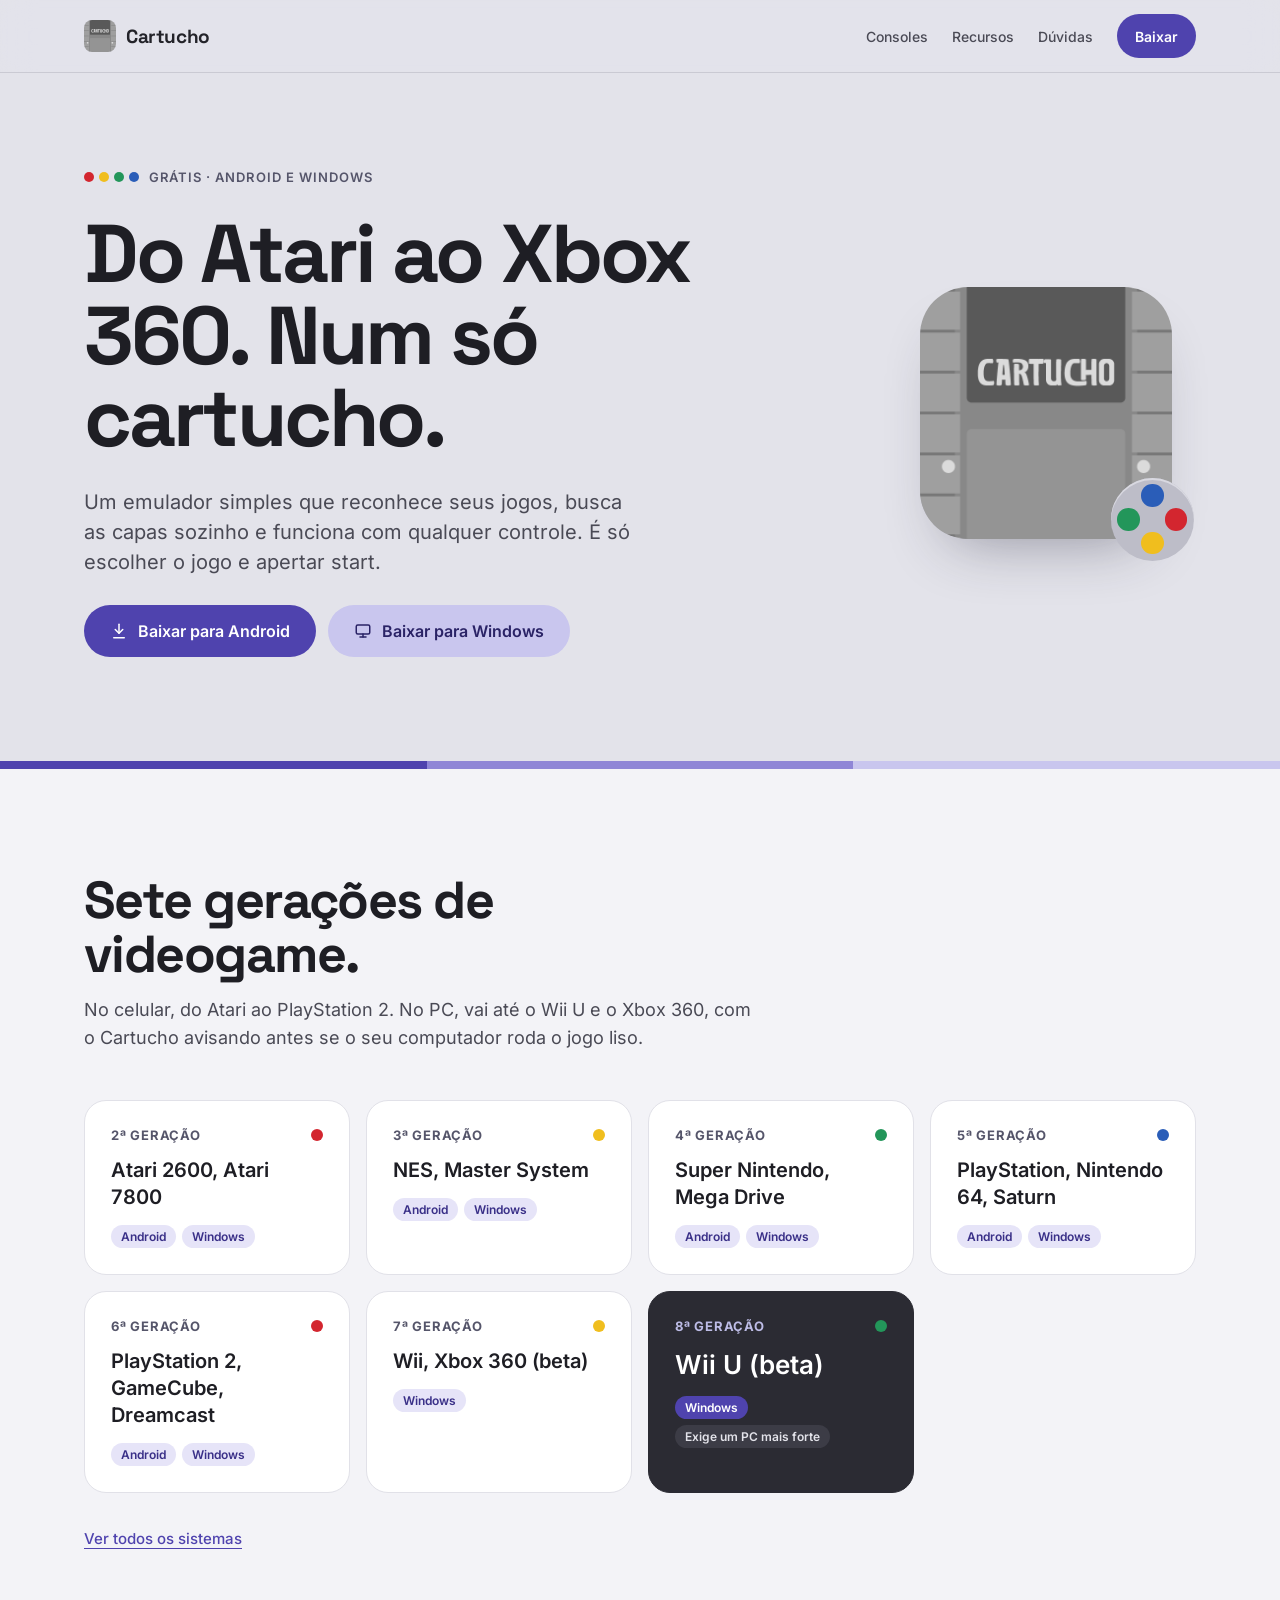
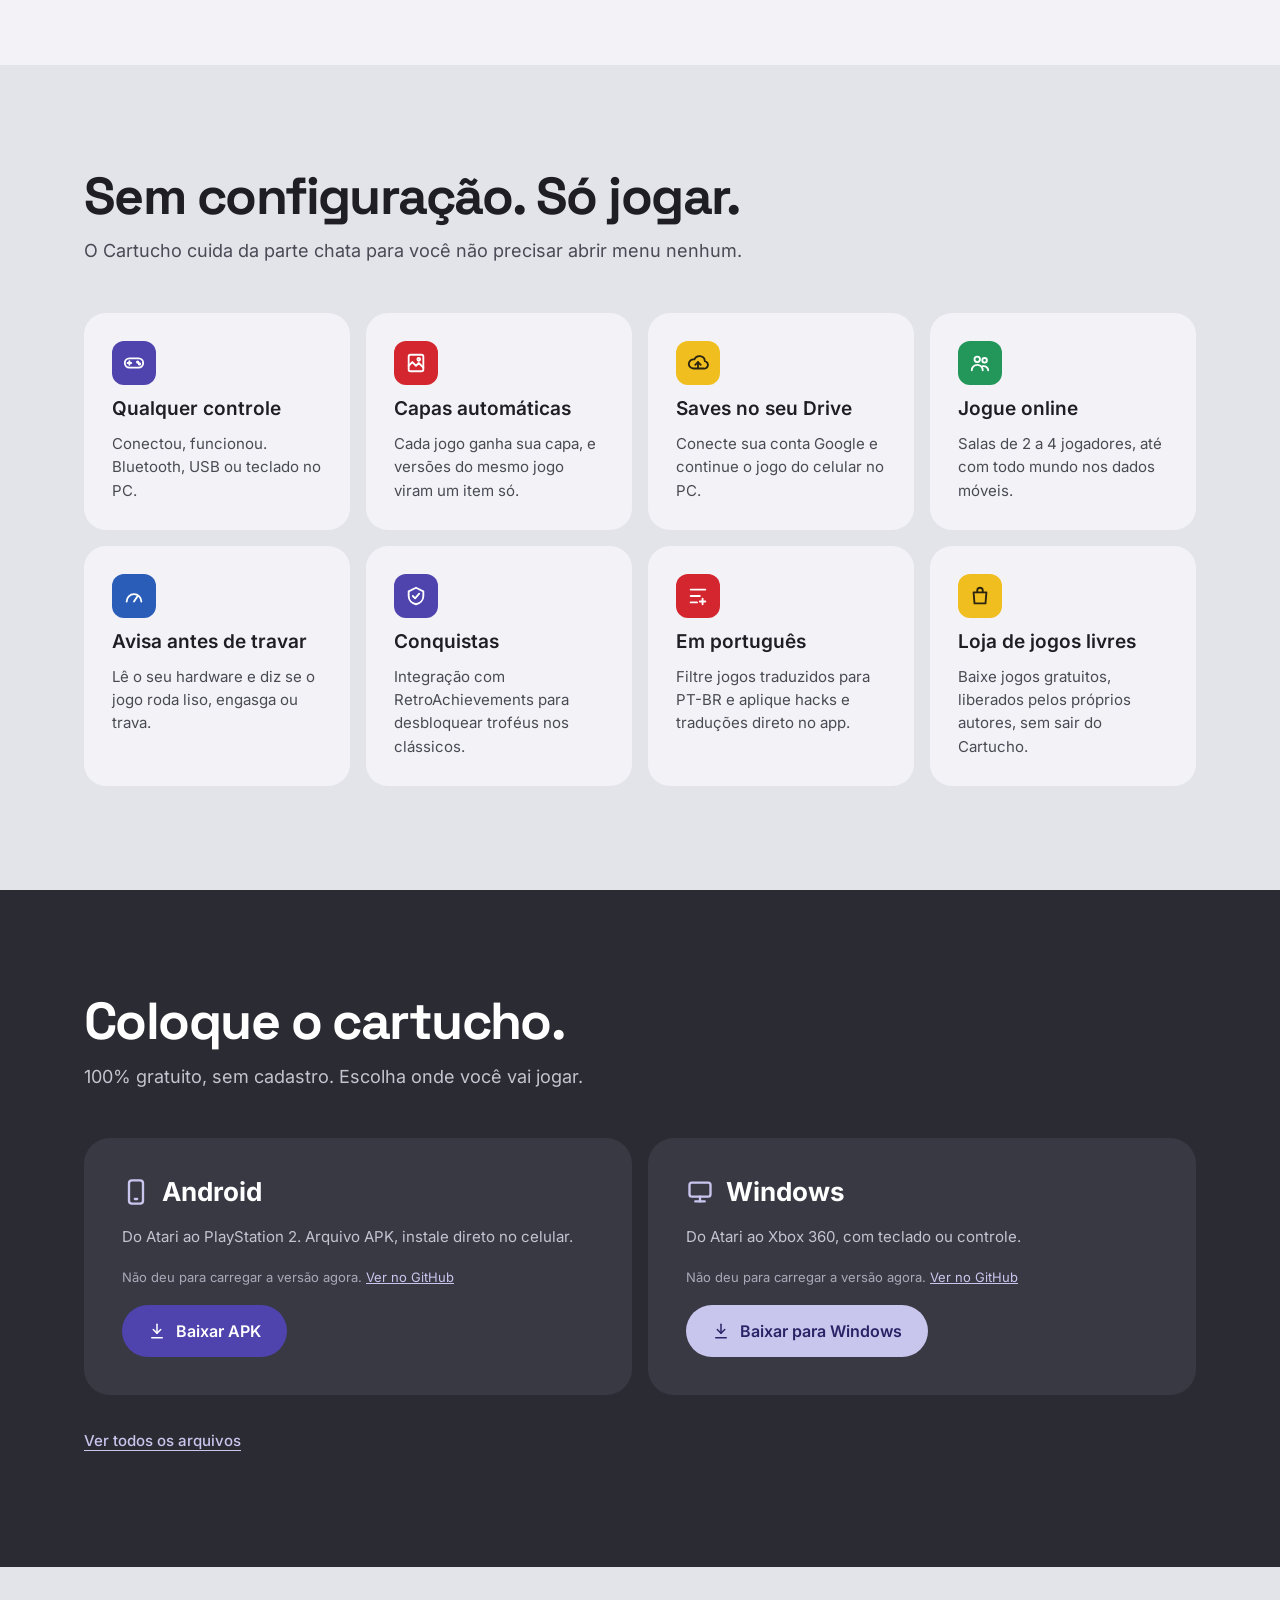
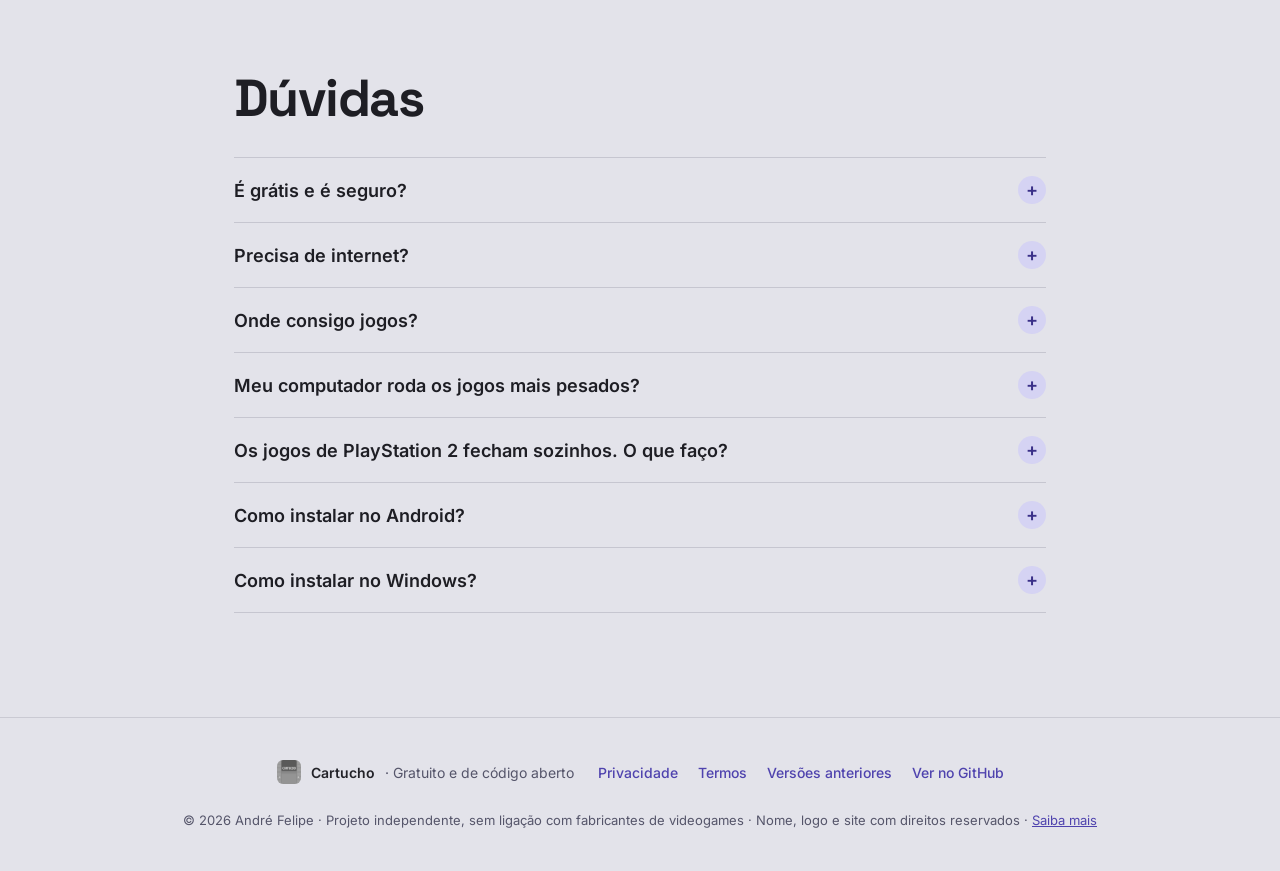
==== site/index.html @ e9ec6b5f "Site: botões de download apontam para a versão 1.0.75 (nova identidade) Co-Authored-By: Claude Opus " ====
<!doctype html>
<html lang="pt-BR">
<head>
<meta charset="utf-8">
<meta name="author" content="André Felipe">
<meta name="copyright" content="© 2026 André Felipe">
<meta name="viewport" content="width=device-width, initial-scale=1">
<title>Cartucho — Emulador gratuito, do Atari ao Xbox 360</title>
<meta name="description" content="Cartucho é um emulador gratuito para Android e Windows. Reconhece seus jogos, busca as capas sozinho e funciona com qualquer controle.">
<meta name="theme-color" content="#E3E3EA">
<link rel="icon" type="image/png" href="favicon.png">
<link rel="apple-touch-icon" href="favicon.png">
<link rel="preload" href="fonts/inter.woff2" as="font" type="font/woff2" crossorigin>
<link rel="preload" href="fonts/space-grotesk.woff2" as="font" type="font/woff2" crossorigin>
<link rel="stylesheet" href="site.css">
</head>
<body>

<header class="topbar">
  <nav class="wrap" aria-label="Principal">
    <a class="brand" href="#topo">
      <img src="favicon.png" alt="" width="32" height="32">
      <span>Cartucho</span>
    </a>
    <div class="nav-links">
      <a class="nav-text" href="#consoles">Consoles</a>
      <a class="nav-text" href="#recursos">Recursos</a>
      <a class="nav-text" href="#duvidas">Dúvidas</a>
      <a class="nav-cta" href="#download">Baixar</a>
    </div>
  </nav>
</header>

<main>
  <!-- Topo -->
  <section id="topo" class="wrap hero">
    <div class="hero-text">
      <div class="kicker">
        <span class="dots" aria-hidden="true"><i style="background:var(--red)"></i><i style="background:var(--yellow)"></i><i style="background:var(--green)"></i><i style="background:var(--blue)"></i></span>
        <span>Grátis · Android e Windows</span>
      </div>
      <h1>Do Atari ao Xbox 360. Num só cartucho.</h1>
      <p class="lead">Um emulador simples que reconhece seus jogos, busca as capas sozinho e funciona com qualquer controle. É só escolher o jogo e apertar start.</p>
      <div class="actions">
        <a class="btn btn-primary" data-asset="android-arm64" href="https://github.com/andrefeeelipe/Cartucho/releases/download/v1.0.75/Cartucho-1.0.75-arm64-v8a.apk">
          <svg aria-hidden="true" width="18" height="18" viewBox="0 0 24 24" fill="none" stroke="currentColor" stroke-width="2" stroke-linecap="round" stroke-linejoin="round"><path d="M12 3v12"/><path d="m7 10 5 5 5-5"/><path d="M5 21h14"/></svg>
          Baixar para Android
        </a>
        <a class="btn btn-soft" data-asset="win-setup" href="https://github.com/andrefeeelipe/Cartucho/releases/download/v1.0.75/Cartucho-1.0.75-windows-instalador.exe">
          <svg aria-hidden="true" width="18" height="18" viewBox="0 0 24 24" fill="none" stroke="currentColor" stroke-width="2" stroke-linecap="round" stroke-linejoin="round"><rect x="3" y="4" width="18" height="12" rx="2"/><path d="M8 20h8"/><path d="M12 16v4"/></svg>
          Baixar para Windows
        </a>
      </div>
    </div>
    <div class="hero-visual">
      <div class="cart">
        <img src="favicon.png" alt="Ícone do Cartucho: um cartucho de videogame cinza com o nome Cartucho" width="245" height="245">
        <div class="pad" aria-hidden="true"><i class="b1"></i><i class="b2"></i><i class="b3"></i><i class="b4"></i></div>
      </div>
    </div>
  </section>

  <div class="stripe" aria-hidden="true"><i style="background:var(--purple)"></i><i style="background:#8F86D6"></i><i style="background:var(--lav)"></i></div>

  <!-- Gerações -->
  <section id="consoles" class="band-light">
    <div class="wrap section">
      <div class="section-head">
        <h2>Sete gerações de videogame.</h2>
        <p>No celular, do Atari ao PlayStation 2. No PC, vai até o Wii U e o Xbox 360, com o Cartucho avisando antes se o seu computador roda o jogo liso.</p>
      </div>

      <div class="grid">
        <article class="gen">
          <div class="gen-top"><span>2ª geração</span><i aria-hidden="true" style="background:var(--red)"></i></div>
          <p>Atari 2600, Atari 7800</p>
          <div class="tags"><span>Android</span><span>Windows</span></div>
        </article>
        <article class="gen">
          <div class="gen-top"><span>3ª geração</span><i aria-hidden="true" style="background:var(--yellow)"></i></div>
          <p>NES, Master System</p>
          <div class="tags"><span>Android</span><span>Windows</span></div>
        </article>
        <article class="gen">
          <div class="gen-top"><span>4ª geração</span><i aria-hidden="true" style="background:var(--green)"></i></div>
          <p>Super Nintendo, Mega Drive</p>
          <div class="tags"><span>Android</span><span>Windows</span></div>
        </article>
        <article class="gen">
          <div class="gen-top"><span>5ª geração</span><i aria-hidden="true" style="background:var(--blue)"></i></div>
          <p>PlayStation, Nintendo 64, Saturn</p>
          <div class="tags"><span>Android</span><span>Windows</span></div>
        </article>
        <article class="gen">
          <div class="gen-top"><span>6ª geração</span><i aria-hidden="true" style="background:var(--red)"></i></div>
          <p>PlayStation 2, GameCube, Dreamcast</p>
          <div class="tags"><span>Android</span><span>Windows</span></div>
        </article>
        <article class="gen">
          <div class="gen-top"><span>7ª geração</span><i aria-hidden="true" style="background:var(--yellow)"></i></div>
          <p>Wii, Xbox 360 (beta)</p>
          <div class="tags"><span>Windows</span></div>
        </article>
        <article class="gen gen-dark">
          <div class="gen-top"><span>8ª geração</span><i aria-hidden="true" style="background:var(--green)"></i></div>
          <p>Wii U (beta)</p>
          <div class="tags"><span>Windows</span><span>Exige um PC mais forte</span></div>
        </article>
      </div>

      <details class="more">
        <summary><span class="when-closed">Ver todos os sistemas</span><span class="when-open">Ocultar a lista de sistemas</span></summary>
        <div class="systems">
          <div><h3>Nintendo</h3><p>NES, Super Nintendo, Game Boy, Game Boy Color, Game Boy Advance, Nintendo 64, Nintendo DS, Nintendo 3DS, Virtual Boy, Pokémon Mini, Game &amp; Watch, GameCube, Wii, Wii U (beta)</p></div>
          <div><h3>Sega</h3><p>Master System, Game Gear, Mega Drive, Sega CD, 32X, Saturn, Dreamcast, VMU do Dreamcast, Naomi e Atomiswave (arcade)</p></div>
          <div><h3>Sony</h3><p>PlayStation, PlayStation 2, PSP</p></div>
          <div><h3>Microsoft</h3><p>Xbox 360 (beta), MSX</p></div>
          <div><h3>Atari</h3><p>2600, 5200, 7800, 800/XL, Lynx, Jaguar, ST</p></div>
          <div><h3>SNK e NEC</h3><p>Neo Geo (AES/MVS), Neo Geo CD, Neo Geo Pocket, PC Engine / CD, PC-FX, PC-88, PC-98</p></div>
          <div><h3>Outros consoles</h3><p>Arcade (FinalBurn Neo), Philips CD-i (beta), WonderSwan, 3DO, Vectrex, ColecoVision, Intellivision, Odyssey², Channel F, Mega Duck, Arcadia 2001, Super Cassette Vision, HyperScan (beta), Uzebox, GameTank, Watara Supervision, Arduboy</p></div>
          <div><h3>De bolso</h3><p>Celular Java / J2ME (beta), Palm OS (beta), Calculadora TI-83</p></div>
          <div><h3>Computadores</h3><p>ZX Spectrum, ZX81, Amstrad CPC, Commodore 64, 128, VIC-20, Plus/4 e PET, Amiga, DOS, Apple II, Macintosh clássico, BBC Micro, Sharp X68000 e X1, FM Towns (beta), Enterprise 128, Thomson MO/TO, Philips P2000, Elektronika BK, Galaksija</p></div>
          <div><h3>Consoles “de mentirinha”</h3><p>TIC-80, PICO-8, WASM-4, LowRes NX</p></div>
          <div><h3>Jogos de PC clássicos</h3><p>Doom, Quake, Wolfenstein 3D, Duke Nukem 3D, RPG Maker 2000/2003, aventuras do ScummVM, OutRun (Cannonball), Cave Story (já vem grátis no app)</p></div>
        </div>
      </details>
    </div>
  </section>

  <!-- Recursos -->
  <section id="recursos" class="wrap section">
    <div class="section-head">
      <h2>Sem configuração. Só jogar.</h2>
      <p>O Cartucho cuida da parte chata para você não precisar abrir menu nenhum.</p>
    </div>
    <div class="grid">
      <div class="feature">
        <span class="ico" style="background:var(--purple)"><svg aria-hidden="true" width="22" height="22" viewBox="0 0 24 24" fill="none" stroke="currentColor" stroke-width="2" stroke-linecap="round" stroke-linejoin="round"><rect x="2" y="7" width="20" height="10" rx="5"/><path d="M7 10v4"/><path d="M5 12h4"/><circle cx="16" cy="11" r="0.8" fill="currentColor"/><circle cx="18" cy="13" r="0.8" fill="currentColor"/></svg></span>
        <h3>Qualquer controle</h3>
        <p>Conectou, funcionou. Bluetooth, USB ou teclado no PC.</p>
      </div>
      <div class="feature">
        <span class="ico" style="background:var(--red)"><svg aria-hidden="true" width="22" height="22" viewBox="0 0 24 24" fill="none" stroke="currentColor" stroke-width="2" stroke-linecap="round" stroke-linejoin="round"><rect x="4" y="3" width="16" height="18" rx="2"/><path d="m4 15 4-4 4 4 3-3 5 5"/><circle cx="15" cy="8" r="1.5"/></svg></span>
        <h3>Capas automáticas</h3>
        <p>Cada jogo ganha sua capa, e versões do mesmo jogo viram um item só.</p>
      </div>
      <div class="feature">
        <span class="ico on-yellow" style="background:var(--yellow)"><svg aria-hidden="true" width="22" height="22" viewBox="0 0 24 24" fill="none" stroke="currentColor" stroke-width="2" stroke-linecap="round" stroke-linejoin="round"><path d="M7 18a5 5 0 1 1 1-9.9A6 6 0 0 1 19.5 10 4 4 0 0 1 18 18Z"/><path d="M12 11v6"/><path d="m9 14 3-3 3 3"/></svg></span>
        <h3>Saves no seu Drive</h3>
        <p>Conecte sua conta Google e continue o jogo do celular no PC.</p>
      </div>
      <div class="feature">
        <span class="ico" style="background:var(--green)"><svg aria-hidden="true" width="22" height="22" viewBox="0 0 24 24" fill="none" stroke="currentColor" stroke-width="2" stroke-linecap="round" stroke-linejoin="round"><circle cx="9" cy="8" r="3"/><circle cx="17" cy="9" r="2.5"/><path d="M3 20a6 6 0 0 1 12 0"/><path d="M15 15.5a5 5 0 0 1 6 4.5"/></svg></span>
        <h3>Jogue online</h3>
        <p>Salas de 2 a 4 jogadores, até com todo mundo nos dados móveis.</p>
      </div>
      <div class="feature">
        <span class="ico" style="background:var(--blue)"><svg aria-hidden="true" width="22" height="22" viewBox="0 0 24 24" fill="none" stroke="currentColor" stroke-width="2" stroke-linecap="round" stroke-linejoin="round"><path d="M4 18a8 8 0 1 1 16 0"/><path d="m12 18 4-6"/></svg></span>
        <h3>Avisa antes de travar</h3>
        <p>Lê o seu hardware e diz se o jogo roda liso, engasga ou trava.</p>
      </div>
      <div class="feature">
        <span class="ico" style="background:var(--purple)"><svg aria-hidden="true" width="22" height="22" viewBox="0 0 24 24" fill="none" stroke="currentColor" stroke-width="2" stroke-linecap="round" stroke-linejoin="round"><path d="M12 3 4 7v5c0 4.5 3.4 8 8 9 4.6-1 8-4.5 8-9V7Z"/><path d="m8.5 12 2.5 2.5 4.5-5"/></svg></span>
        <h3>Conquistas</h3>
        <p>Integração com RetroAchievements para desbloquear troféus nos clássicos.</p>
      </div>
      <div class="feature">
        <span class="ico" style="background:var(--red)"><svg aria-hidden="true" width="22" height="22" viewBox="0 0 24 24" fill="none" stroke="currentColor" stroke-width="2" stroke-linecap="round" stroke-linejoin="round"><path d="M4 5h16"/><path d="M4 12h10"/><path d="M4 19h7"/><path d="M17 15v6"/><path d="M14 18h6"/></svg></span>
        <h3>Em português</h3>
        <p>Filtre jogos traduzidos para PT-BR e aplique hacks e traduções direto no app.</p>
      </div>
      <div class="feature">
        <span class="ico on-yellow" style="background:var(--yellow)"><svg aria-hidden="true" width="22" height="22" viewBox="0 0 24 24" fill="none" stroke="currentColor" stroke-width="2" stroke-linecap="round" stroke-linejoin="round"><path d="M5 8h14l-1 12H6Z"/><path d="M9 8V6a3 3 0 0 1 6 0v2"/></svg></span>
        <h3>Loja de jogos livres</h3>
        <p>Baixe jogos gratuitos, liberados pelos próprios autores, sem sair do Cartucho.</p>
      </div>
    </div>
  </section>

  <!-- Download -->
  <section id="download" class="dark">
    <div class="wrap section">
      <div class="section-head">
        <h2>Coloque o cartucho.</h2>
        <p>100% gratuito, sem cadastro. Escolha onde você vai jogar.</p>
      </div>

      <div class="dl-grid" id="dl-grid">
        <div class="dl-card dl-android">
          <div class="dl-title">
            <svg aria-hidden="true" width="28" height="28" viewBox="0 0 24 24" fill="none" stroke="#C9C6EE" stroke-width="2" stroke-linecap="round" stroke-linejoin="round"><rect x="6" y="2" width="12" height="20" rx="2.5"/><path d="M11 18h2"/></svg>
            <h3>Android</h3>
          </div>
          <p>Do Atari ao PlayStation 2. Arquivo APK, instale direto no celular.</p>
          <p class="meta" data-meta="android" aria-live="polite">Android 5.0 ou mais novo</p>
          <a class="btn btn-primary" data-asset="android-arm64" href="https://github.com/andrefeeelipe/Cartucho/releases/download/v1.0.75/Cartucho-1.0.75-arm64-v8a.apk">
            <svg aria-hidden="true" width="18" height="18" viewBox="0 0 24 24" fill="none" stroke="currentColor" stroke-width="2" stroke-linecap="round" stroke-linejoin="round"><path d="M12 3v12"/><path d="m7 10 5 5 5-5"/><path d="M5 21h14"/></svg>
            Baixar APK
          </a>
        </div>
        <div class="dl-card dl-win">
          <div class="dl-title">
            <svg aria-hidden="true" width="28" height="28" viewBox="0 0 24 24" fill="none" stroke="#C9C6EE" stroke-width="2" stroke-linecap="round" stroke-linejoin="round"><rect x="3" y="4" width="18" height="12" rx="2"/><path d="M8 20h8"/><path d="M12 16v4"/></svg>
            <h3>Windows</h3>
          </div>
          <p>Do Atari ao Xbox 360, com teclado ou controle.</p>
          <p class="meta" data-meta="windows" aria-live="polite">Windows 10 ou 11, 64 bits</p>
          <a class="btn btn-soft" data-asset="win-setup" href="https://github.com/andrefeeelipe/Cartucho/releases/download/v1.0.75/Cartucho-1.0.75-windows-instalador.exe">
            <svg aria-hidden="true" width="18" height="18" viewBox="0 0 24 24" fill="none" stroke="currentColor" stroke-width="2" stroke-linecap="round" stroke-linejoin="round"><path d="M12 3v12"/><path d="m7 10 5 5 5-5"/><path d="M5 21h14"/></svg>
            Baixar para Windows
          </a>
        </div>
      </div>

      <details class="more">
        <summary><span class="when-closed">Ver todos os arquivos</span><span class="when-open">Ocultar os arquivos</span></summary>
        <div class="files">
          <p class="release-line" data-release-line></p>
          <ul>
            <li data-row="android-arm64">
              <div class="f-name"><strong>Android (arm64-v8a)</strong><span>Recomendado. Quase todo celular atual.</span></div>
              <span class="f-size" data-size="android-arm64">—</span>
              <a class="f-get" data-asset="android-arm64" href="https://github.com/andrefeeelipe/Cartucho/releases/download/v1.0.75/Cartucho-1.0.75-arm64-v8a.apk" aria-label="Baixar Android arm64-v8a">Baixar</a>
            </li>
            <li data-row="android-universal">
              <div class="f-name"><strong>Android universal</strong><span>Funciona em qualquer aparelho. Maior.</span></div>
              <span class="f-size" data-size="android-universal">—</span>
              <a class="f-get" data-asset="android-universal" href="https://github.com/andrefeeelipe/Cartucho/releases/download/v1.0.75/Cartucho-1.0.75-universal.apk" aria-label="Baixar Android universal">Baixar</a>
            </li>
            <li data-row="android-32">
              <div class="f-name"><strong>Android 32 bits</strong><span>Celulares bem antigos, sem os consoles mais pesados.</span></div>
              <span class="f-size" data-size="android-32">—</span>
              <a class="f-get" data-asset="android-32" href="https://github.com/andrefeeelipe/Cartucho/releases/download/v1.0.75/Cartucho-1.0.75-armeabi-v7a.apk" aria-label="Baixar Android 32 bits">Baixar</a>
            </li>
            <li data-row="android-x86">
              <div class="f-name"><strong>Android x86_64</strong><span>Chromebooks e alguns TV box.</span></div>
              <span class="f-size" data-size="android-x86">—</span>
              <a class="f-get" data-asset="android-x86" href="https://github.com/andrefeeelipe/Cartucho/releases/download/v1.0.75/Cartucho-1.0.75-x86_64.apk" aria-label="Baixar Android x86_64">Baixar</a>
            </li>
            <li data-row="win-setup">
              <div class="f-name"><strong>Instalador para Windows</strong><span>Recomendado. Windows 10 e 11, 64 bits.</span></div>
              <span class="f-size" data-size="win-setup">—</span>
              <a class="f-get" data-asset="win-setup" href="https://github.com/andrefeeelipe/Cartucho/releases/download/v1.0.75/Cartucho-1.0.75-windows-instalador.exe" aria-label="Baixar instalador para Windows">Baixar</a>
            </li>
            <li data-row="win-zip">
              <div class="f-name"><strong>Windows sem instalar</strong><span>Extraia a pasta e abra o Cartucho.exe.</span></div>
              <span class="f-size" data-size="win-zip">—</span>
              <a class="f-get" data-asset="win-zip" href="https://github.com/andrefeeelipe/Cartucho/releases/download/v1.0.75/Cartucho-1.0.75-windows-x64.zip" aria-label="Baixar Windows sem instalar">Baixar</a>
            </li>
          </ul>
          <p class="integrity">Conferir integridade (SHA-256):
            <a class="inline" data-asset="sha-android" href="https://github.com/andrefeeelipe/Cartucho/releases/download/v1.0.75/SHA256SUMS.txt">Android</a> ·
            <a class="inline" data-asset="sha-windows" href="https://github.com/andrefeeelipe/Cartucho/releases/download/v1.0.75/SHA256SUMS-windows.txt">Windows</a>
          </p>
        </div>
      </details>
    </div>
  </section>

  <!-- Dúvidas -->
  <section id="duvidas" class="faq-wrap">
    <h2>Dúvidas</h2>
    <div class="faq">
      <details>
        <summary>É grátis e é seguro?</summary>
        <div class="answer">
          <p>Sim. O Cartucho é 100% gratuito, sem cadastro e sem nenhuma cobrança.</p>
          <p>O código é aberto no GitHub e cada versão é montada lá, automaticamente. Se quiser conferir, compare o código SHA-256 do arquivo baixado com a lista publicada junto da versão.</p>
        </div>
      </details>
      <details>
        <summary>Precisa de internet?</summary>
        <div class="answer"><p>Só para a Loja, as capas, o backup no Drive, os troféus e as partidas online. Para jogar, não.</p></div>
      </details>
      <details>
        <summary>Onde consigo jogos?</summary>
        <div class="answer"><p>Na Loja dentro do app há mais de 9 mil jogos gratuitos, liberados pelos próprios autores. O Cartucho não vem com jogos comerciais: para outros jogos, use apenas arquivos que são seus.</p></div>
      </details>
      <details>
        <summary>Meu computador roda os jogos mais pesados?</summary>
        <div class="answer"><p>Em Ajustes, Sistemas neste aparelho, o Cartucho diz o que roda liso, o que engasga e o que trava no seu computador ou celular. Consoles pesados (PS2, GameCube, Wii U, Xbox 360) precisam de máquinas mais fortes.</p></div>
      </details>
      <details>
        <summary>Os jogos de PlayStation 2 fecham sozinhos. O que faço?</summary>
        <div class="answer"><p>Coloque a BIOS do seu próprio console em Ajustes, BIOS, PlayStation 2. Com ela o Cartucho usa um motor mais rápido e estável. O app não traz a BIOS e não indica onde baixar.</p></div>
      </details>
      <details>
        <summary>Como instalar no Android?</summary>
        <div class="answer">
          <ol>
            <li>Toque em Baixar APK, neste celular.</li>
            <li>Abra o arquivo baixado. Se o celular pedir, permita instalar apps desta fonte.</li>
            <li>Toque em Instalar e depois em Abrir.</li>
          </ol>
          <p>Quase todo celular atual usa o arm64-v8a, que é o do botão principal. Se não tiver certeza, baixe o universal: é maior, mas funciona em qualquer aparelho.</p>
        </div>
      </details>
      <details>
        <summary>Como instalar no Windows?</summary>
        <div class="answer">
          <ol>
            <li>Clique em Baixar para Windows.</li>
            <li>Abra o arquivo. Se aparecer “O Windows protegeu o computador”, clique em Mais informações e em Executar assim mesmo.</li>
            <li>Abra o Cartucho pelo menu Iniciar.</li>
          </ol>
        </div>
      </details>
    </div>
  </section>
</main>

<footer class="footer">
  <div class="wrap">
    <div class="footer-row">
      <div class="footer-brand">
        <img src="favicon.png" alt="" width="24" height="24">
        <strong>Cartucho</strong>
        <span>· Gratuito e de código aberto</span>
      </div>
      <nav class="footer-links" aria-label="Links do rodapé">
        <a href="https://andrefeeelipe.github.io/Cartucho/privacidade.html">Privacidade</a>
        <a href="https://andrefeeelipe.github.io/Cartucho/termos.html">Termos</a>
        <a href="https://github.com/andrefeeelipe/cartucho/releases">Versões anteriores</a>
        <a href="https://github.com/andrefeeelipe/cartucho">Ver no GitHub</a>
      </nav>
    </div>
    <p class="notice">© 2026 André Felipe · Projeto independente, sem ligação com fabricantes de videogames · Nome, logo e site com direitos reservados · <a href="https://github.com/andrefeeelipe/cartucho/blob/main/MARCA.md">Saiba mais</a></p>
  </div>
</footer>

<script src="site.js" defer></script>
</body>
</html>
---- site/site.css ----
@font-face {
  font-family: "Inter";
  src: url("fonts/inter.woff2") format("woff2");
  font-weight: 100 900;
  font-style: normal;
  font-display: swap;
}
@font-face {
  font-family: "Space Grotesk";
  src: url("fonts/space-grotesk.woff2") format("woff2");
  font-weight: 300 700;
  font-style: normal;
  font-display: swap;
}

:root {
  --bg: #E3E3EA;
  --panel: #F3F3F7;
  --card: #FFFFFF;
  --ink: #1E1E24;
  --text: #232329;
  --muted: #4A4A55;
  --muted-2: #55556A;
  --line: #CACAD3;
  --line-soft: #E1E1E8;
  --purple: #4F43AE;
  --purple-dark: #3A3088;
  --lav: #C9C6EE;
  --lav-soft: #E6E4F8;
  --lav-ink: #2A2366;
  --dark: #2B2B33;
  --dark-2: #393944;
  --dark-line: #4A4A55;
  --dark-text: #C4C4D0;
  --dark-meta: #A9A9B8;
  --red: #D3262F;
  --yellow: #F0BE1E;
  --green: #23965A;
  --blue: #2A5DB8;
  --display: "Space Grotesk", "Inter", system-ui, sans-serif;
}

* { box-sizing: border-box; }
html { scroll-behavior: smooth; scroll-padding-top: 80px; }
body {
  margin: 0;
  background: var(--bg);
  color: var(--text);
  font-family: "Inter", system-ui, -apple-system, "Segoe UI", sans-serif;
  -webkit-font-smoothing: antialiased;
  overflow-x: hidden;
}
@supports (overflow: clip) { body { overflow-x: clip; } }
img { max-width: 100%; display: block; }
a { color: var(--purple); }
a:hover { color: var(--purple-dark); }

:focus-visible { outline: 3px solid var(--purple); outline-offset: 3px; border-radius: 6px; }
.dark :focus-visible { outline-color: var(--lav); }

@media (prefers-reduced-motion: reduce) {
  html { scroll-behavior: auto; }
  *, *::before, *::after { transition: none !important; animation: none !important; }
}

.wrap { max-width: 1160px; margin: 0 auto; padding-inline: 24px; }
.sr-only { position: absolute; width: 1px; height: 1px; overflow: hidden; clip: rect(0 0 0 0); white-space: nowrap; }

/* Botões */
.btn {
  display: inline-flex; align-items: center; gap: 10px;
  min-height: 52px; padding: 0 26px; border-radius: 999px;
  font-weight: 600; font-size: 16px; text-decoration: none;
}
.btn svg { flex: none; }
.btn-primary { background: var(--purple); color: #FFFFFF; }
.btn-primary:hover { background: var(--purple-dark); color: #FFFFFF; }
.btn-soft { background: var(--lav); color: var(--lav-ink); }
.btn-soft:hover { background: #B9B5E6; color: var(--lav-ink); }

/* Navegação */
.topbar {
  position: sticky; top: 0; z-index: 10;
  background: rgba(227, 227, 234, 0.9);
  -webkit-backdrop-filter: saturate(180%) blur(16px);
  backdrop-filter: saturate(180%) blur(16px);
  border-bottom: 1px solid var(--line);
}
.topbar nav { display: flex; flex-wrap: wrap; align-items: center; justify-content: space-between; gap: 12px; padding-block: 14px; }
.brand { display: flex; align-items: center; gap: 10px; color: var(--text); text-decoration: none; }
.brand img { width: 32px; height: 32px; border-radius: 8px; }
.brand span { font-family: var(--display); font-weight: 700; font-size: 19px; letter-spacing: -0.02em; }
.nav-links { display: flex; flex-wrap: wrap; align-items: center; gap: 4px 24px; font-size: 14px; font-weight: 500; }
.nav-links a { color: var(--muted); text-decoration: none; }
.nav-links a:hover { color: var(--ink); }
.nav-links .nav-cta { display: inline-flex; align-items: center; min-height: 44px; padding: 0 18px; border-radius: 999px; background: var(--purple); color: #FFFFFF; font-weight: 600; }
.nav-links .nav-cta:hover { background: var(--purple-dark); color: #FFFFFF; }
@media (max-width: 520px) { .nav-links .nav-text { display: none; } }

/* Hero */
.hero { display: flex; flex-wrap: wrap; align-items: center; gap: 64px; padding-block: 96px 104px; }
.hero-text { flex: 999 1 520px; min-width: 0; display: flex; flex-direction: column; gap: 28px; }
.kicker { display: flex; align-items: center; gap: 10px; }
.dots { display: flex; gap: 5px; }
.dots i { width: 10px; height: 10px; border-radius: 50%; }
.kicker span { font-size: 13px; font-weight: 600; letter-spacing: 0.08em; text-transform: uppercase; color: var(--muted-2); }
h1 {
  margin: 0; font-family: var(--display); font-weight: 700;
  font-size: clamp(40px, 6.4vw, 84px); line-height: 1.0; letter-spacing: -0.035em; color: var(--ink);
}
.lead { margin: 0; max-width: 560px; font-size: 20px; line-height: 1.5; color: var(--muted); }
.actions { display: flex; flex-wrap: wrap; gap: 12px; }
.hero-visual { flex: 1 1 300px; display: flex; justify-content: center; }
.cart {
  position: relative; width: min(360px, calc(100% - 48px)); aspect-ratio: 1 / 1; border-radius: 48px;
  background: #D2D2DB; display: flex; align-items: center; justify-content: center;
  box-shadow: inset 0 2px 0 #EDEDF2, inset 0 -6px 0 #B9B9C4, 0 30px 60px -30px rgba(40, 40, 60, 0.45);
}
.cart img { position: absolute; inset: 0; width: 100%; height: 100%; object-fit: cover; border-radius: inherit; }
.pad { position: absolute; right: -22px; bottom: -22px; width: 33%; aspect-ratio: 1 / 1; border-radius: 50%; background: #BDBDC8; box-shadow: inset 0 2px 0 #D9D9E1; }
.pad i { position: absolute; width: 27%; height: 27%; border-radius: 50%; }
.pad .b1 { left: 36.5%; top: 8%; background: var(--blue); }
.pad .b2 { left: 65%; top: 36.5%; background: var(--red); }
.pad .b3 { left: 36.5%; top: 65%; background: var(--yellow); }
.pad .b4 { left: 8%; top: 36.5%; background: var(--green); }

.stripe { display: flex; height: 8px; }
.stripe i { flex: 1; }

/* Seções */
.section { padding-block: 104px; display: flex; flex-direction: column; gap: 48px; }
.section-head { display: flex; flex-direction: column; gap: 14px; max-width: 680px; }
h2 {
  margin: 0; font-family: var(--display); font-weight: 700;
  font-size: clamp(32px, 4.4vw, 52px); line-height: 1.05; letter-spacing: -0.03em; color: var(--ink);
}
.section-head p { margin: 0; font-size: 18px; line-height: 1.55; color: var(--muted); }
.band-light { background: var(--panel); }

/* Gerações */
.grid { display: grid; grid-template-columns: repeat(auto-fit, minmax(240px, 1fr)); gap: 16px; }
.gen { background: var(--card); border: 1px solid var(--line-soft); border-radius: 22px; padding: 26px; display: flex; flex-direction: column; gap: 14px; }
.gen-top { display: flex; align-items: center; justify-content: space-between; }
.gen-top span { font-size: 13px; font-weight: 700; color: var(--muted-2); letter-spacing: 0.06em; text-transform: uppercase; }
.gen-top i { width: 12px; height: 12px; border-radius: 50%; }
.gen p { margin: 0; font-size: 20px; font-weight: 600; line-height: 1.35; color: var(--ink); }
.tags { display: flex; gap: 6px; flex-wrap: wrap; font-size: 12px; font-weight: 600; }
.tags span { padding: 4px 10px; border-radius: 999px; background: var(--lav-soft); color: var(--purple-dark); }
.gen-dark { background: var(--dark); border-color: var(--dark); }
.gen-dark .gen-top span { color: #BDBCE6; }
.gen-dark p { color: #FFFFFF; font-size: 26px; line-height: 1.3; }
.gen-dark .tags span { background: var(--purple); color: #FFFFFF; }
.gen-dark .tags span + span { background: #3C3C46; color: var(--bg); }

/* Links recolhíveis (texto discreto) */
.more { margin-top: -24px; }
.more > summary {
  display: inline-flex; align-items: center; min-height: 44px; cursor: pointer; list-style: none;
  font-size: 15px; font-weight: 500; color: var(--purple); text-decoration: underline; text-underline-offset: 4px;
}
.more > summary::-webkit-details-marker { display: none; }
.more > summary:hover { color: var(--purple-dark); }
.more .when-open { display: none; }
.more[open] .when-open { display: inline; }
.more[open] .when-closed { display: none; }

.systems { display: grid; grid-template-columns: repeat(auto-fill, minmax(250px, 1fr)); gap: 24px 32px; padding-top: 16px; }
.systems h3 { margin: 0 0 6px; font-size: 14px; font-weight: 700; color: var(--ink); }
.systems p { margin: 0; font-size: 14px; line-height: 1.6; color: var(--muted); }

/* Recursos */
.feature { background: var(--panel); border-radius: 22px; padding: 28px; display: flex; flex-direction: column; gap: 12px; }
.feature .ico { width: 44px; height: 44px; border-radius: 12px; display: flex; align-items: center; justify-content: center; color: #FFFFFF; }
.feature .ico.on-yellow { color: #2A2410; }
.feature h3 { margin: 0; font-size: 19px; font-weight: 600; color: var(--ink); }
.feature p { margin: 0; font-size: 15px; line-height: 1.55; color: var(--muted); }

/* Download */
.dark { background: var(--dark); color: #FFFFFF; }
.dark h2 { color: #FFFFFF; }
.dark .section-head p { color: var(--dark-text); }
.dl-grid { display: grid; grid-template-columns: repeat(auto-fit, minmax(min(300px, 100%), 1fr)); gap: 16px; }
.dl-card { background: var(--dark-2); border-radius: 26px; padding: 36px; display: flex; flex-direction: column; gap: 18px; border: 2px solid transparent; }
.dl-card.is-yours { border-color: var(--lav); }
.dl-grid.windows-first .dl-win { order: -1; }
.dl-card .dl-title { display: flex; align-items: center; gap: 12px; }
.dl-card h3 { margin: 0; font-size: 26px; font-weight: 700; }
.dl-card p { margin: 0; font-size: 15px; line-height: 1.55; color: var(--dark-text); }
.dl-card .meta { font-size: 13px; color: var(--dark-meta); }
.dl-card .meta a, .files a.inline { color: var(--lav); }
.dl-card .btn { align-self: flex-start; }
@media (max-width: 420px) { .dl-card { padding: 26px; } }

.dark .more > summary { color: var(--lav); }
.dark .more > summary:hover { color: #FFFFFF; }
.files { padding-top: 12px; display: flex; flex-direction: column; }
.files .release-line { margin: 0 0 12px; font-size: 14px; color: var(--dark-meta); }
.files ul { list-style: none; margin: 0; padding: 0; border-top: 1px solid var(--dark-line); }
.files li { display: flex; flex-wrap: wrap; align-items: center; gap: 8px 20px; padding: 16px 0; border-bottom: 1px solid var(--dark-line); }
.files li[hidden] { display: none; }
.files .f-name { flex: 999 1 280px; min-width: 0; display: flex; flex-direction: column; gap: 2px; }
.files .f-name strong { font-size: 16px; font-weight: 600; color: #FFFFFF; }
.files .f-name span { font-size: 14px; color: var(--dark-text); }
.files .f-size { font-size: 14px; color: var(--dark-meta); min-width: 64px; }
.files .f-get { display: inline-flex; align-items: center; min-height: 44px; padding: 0 18px; border-radius: 999px; background: var(--lav); color: var(--lav-ink); font-size: 14px; font-weight: 600; text-decoration: none; }
.files .f-get:hover { background: #B9B5E6; color: var(--lav-ink); }
.files .integrity { margin: 16px 0 0; font-size: 14px; color: var(--dark-meta); }

/* Dúvidas */
.faq-wrap { max-width: 860px; margin: 0 auto; padding: 104px 24px; display: flex; flex-direction: column; gap: 32px; }
.faq { border-top: 1px solid #C6C6D0; }
.faq details { border-bottom: 1px solid #C6C6D0; }
.faq summary {
  min-height: 64px; padding: 18px 0; display: flex; align-items: center; justify-content: space-between; gap: 16px;
  cursor: pointer; list-style: none; font-size: 18px; font-weight: 600; color: var(--ink);
}
.faq summary::-webkit-details-marker { display: none; }
.faq summary::after {
  content: "+"; flex: none; width: 28px; height: 28px; border-radius: 50%;
  background: #D5D3F3; color: var(--purple-dark); display: flex; align-items: center; justify-content: center; font-size: 18px; line-height: 1;
}
.faq details[open] summary::after { content: "\2212"; }
.faq .answer { padding: 0 44px 22px 0; font-size: 16px; line-height: 1.6; color: var(--muted); }
.faq .answer p { margin: 0; }
.faq .answer p + p, .faq .answer ol + p { margin-top: 10px; }
.faq .answer ol { margin: 0; padding-left: 22px; display: flex; flex-direction: column; gap: 6px; }
@media (max-width: 480px) { .faq .answer { padding-right: 0; } }

/* Rodapé */
.footer { border-top: 1px solid var(--line); }
.footer .wrap { padding-block: 32px 40px; display: flex; flex-direction: column; align-items: center; text-align: center; gap: 16px; font-size: 14px; color: var(--muted-2); }
.footer-row { display: flex; flex-wrap: wrap; align-items: center; justify-content: center; gap: 12px 24px; }
.footer-brand { display: flex; align-items: center; gap: 10px; }
.footer-brand img { width: 24px; height: 24px; border-radius: 6px; }
.footer-brand strong { font-weight: 600; color: var(--text); }
.footer-links { display: flex; flex-wrap: wrap; justify-content: center; gap: 4px 20px; }
.footer-links a { display: inline-flex; align-items: center; min-height: 44px; text-decoration: none; font-weight: 500; }
.footer .notice { margin: 0; max-width: none; white-space: nowrap; font-size: 13px; line-height: 1.6; color: var(--muted-2); }
@media (max-width: 1000px) { .footer .notice { white-space: normal; max-width: 640px; } }
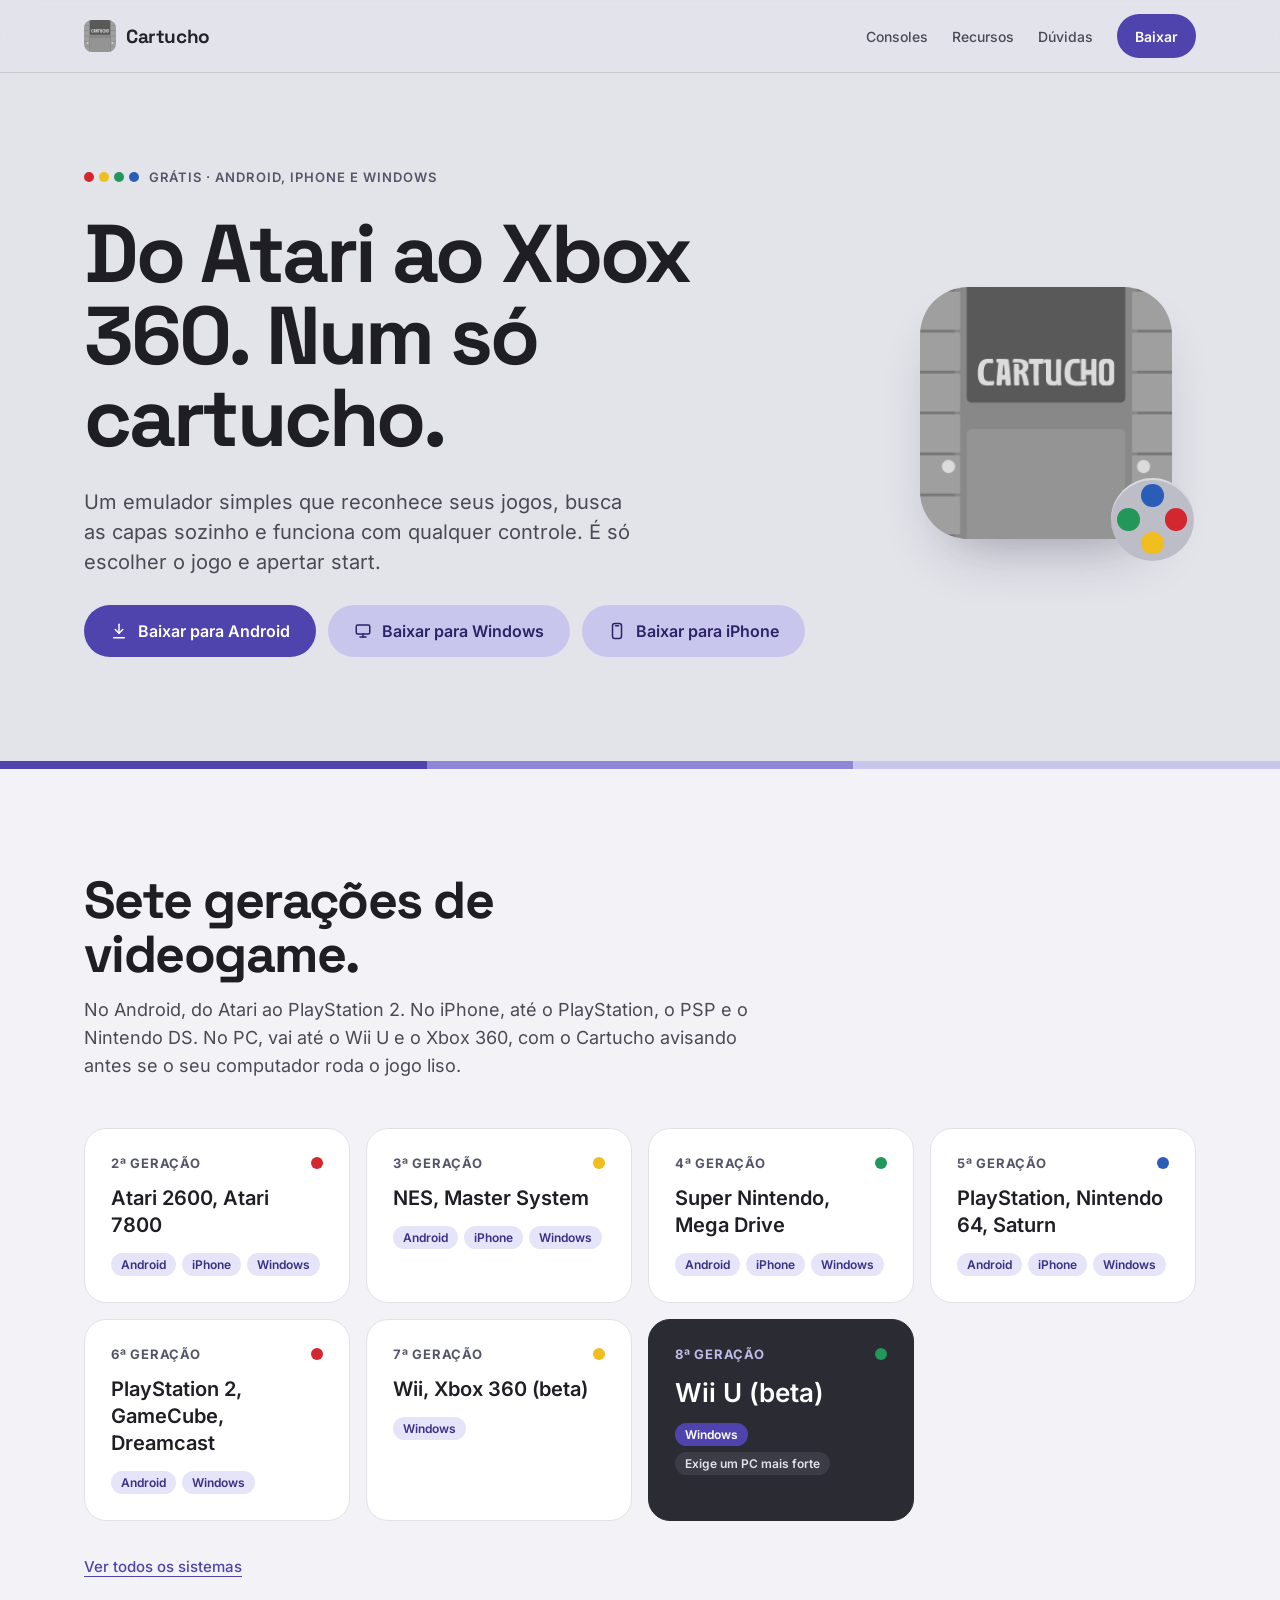
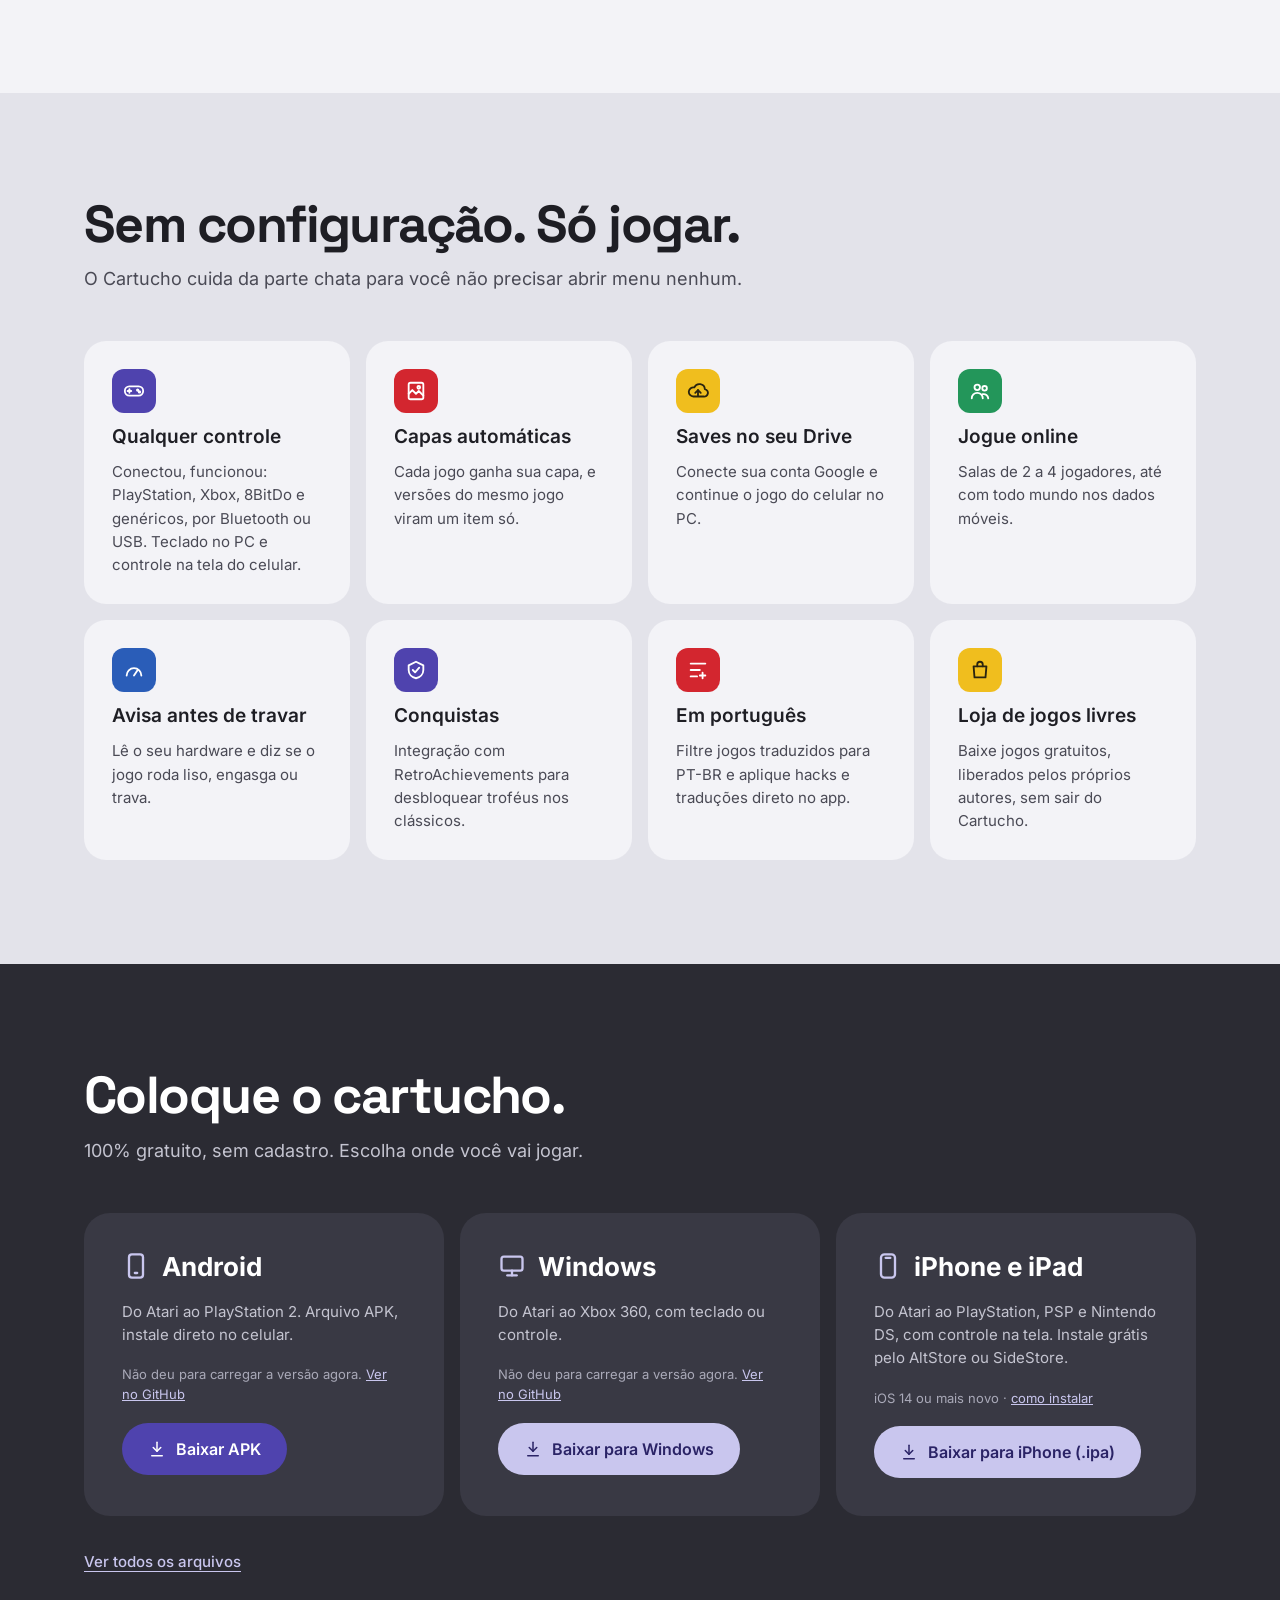
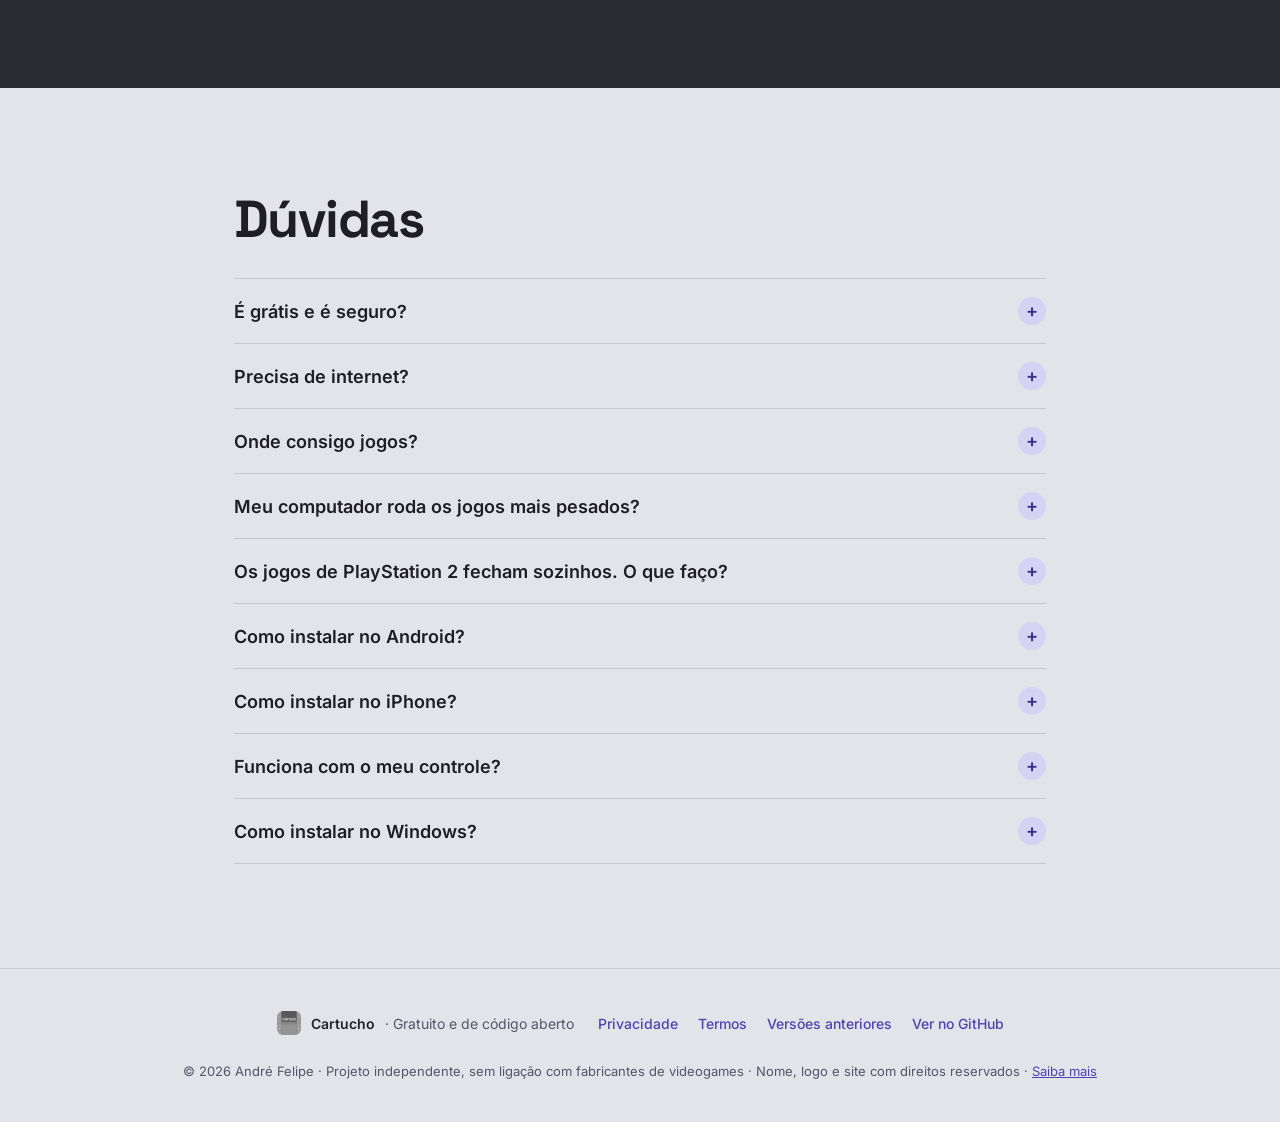
==== commit 4b83bea6: "Site e README: iPhone, controles Bluetooth e card com capa [skip ci] Co-Authored-By: Claude Opus 5.5" ====
--- a/site/index.html
+++ b/site/index.html
@@ -6,7 +6,7 @@
 <meta name="copyright" content="© 2026 André Felipe">
 <meta name="viewport" content="width=device-width, initial-scale=1">
 <title>Cartucho — Emulador gratuito, do Atari ao Xbox 360</title>
-<meta name="description" content="Cartucho é um emulador gratuito para Android e Windows. Reconhece seus jogos, busca as capas sozinho e funciona com qualquer controle.">
+<meta name="description" content="Cartucho é um emulador gratuito para Android, iPhone e Windows. Reconhece seus jogos, busca as capas sozinho e funciona com qualquer controle.">
 <meta name="theme-color" content="#E3E3EA">
 <link rel="icon" type="image/png" href="favicon.png">
 <link rel="apple-touch-icon" href="favicon.png">
@@ -37,18 +37,22 @@
     <div class="hero-text">
       <div class="kicker">
         <span class="dots" aria-hidden="true"><i style="background:var(--red)"></i><i style="background:var(--yellow)"></i><i style="background:var(--green)"></i><i style="background:var(--blue)"></i></span>
-        <span>Grátis · Android e Windows</span>
+        <span>Grátis · Android, iPhone e Windows</span>
       </div>
       <h1>Do Atari ao Xbox 360. Num só cartucho.</h1>
       <p class="lead">Um emulador simples que reconhece seus jogos, busca as capas sozinho e funciona com qualquer controle. É só escolher o jogo e apertar start.</p>
       <div class="actions">
-        <a class="btn btn-primary" data-asset="android-arm64" href="https://github.com/andrefeeelipe/Cartucho/releases/download/v1.0.75/Cartucho-1.0.75-arm64-v8a.apk">
+        <a class="btn btn-primary" data-asset="android-arm64" href="https://github.com/andrefeeelipe/Cartucho/releases/download/v1.0.80/Cartucho-1.0.80-arm64-v8a.apk">
           <svg aria-hidden="true" width="18" height="18" viewBox="0 0 24 24" fill="none" stroke="currentColor" stroke-width="2" stroke-linecap="round" stroke-linejoin="round"><path d="M12 3v12"/><path d="m7 10 5 5 5-5"/><path d="M5 21h14"/></svg>
           Baixar para Android
         </a>
-        <a class="btn btn-soft" data-asset="win-setup" href="https://github.com/andrefeeelipe/Cartucho/releases/download/v1.0.75/Cartucho-1.0.75-windows-instalador.exe">
+        <a class="btn btn-soft" data-asset="win-setup" href="https://github.com/andrefeeelipe/Cartucho/releases/download/v1.0.80/Cartucho-1.0.80-windows-instalador.exe">
           <svg aria-hidden="true" width="18" height="18" viewBox="0 0 24 24" fill="none" stroke="currentColor" stroke-width="2" stroke-linecap="round" stroke-linejoin="round"><rect x="3" y="4" width="18" height="12" rx="2"/><path d="M8 20h8"/><path d="M12 16v4"/></svg>
           Baixar para Windows
+        </a>
+        <a class="btn btn-soft" data-asset="ios-ipa" href="https://github.com/andrefeeelipe/Cartucho/releases/latest">
+          <svg aria-hidden="true" width="18" height="18" viewBox="0 0 24 24" fill="none" stroke="currentColor" stroke-width="2" stroke-linecap="round" stroke-linejoin="round"><rect x="6" y="2" width="12" height="20" rx="3"/><path d="M10 5h4"/></svg>
+          Baixar para iPhone
         </a>
       </div>
     </div>
@@ -67,29 +71,29 @@
     <div class="wrap section">
       <div class="section-head">
         <h2>Sete gerações de videogame.</h2>
-        <p>No celular, do Atari ao PlayStation 2. No PC, vai até o Wii U e o Xbox 360, com o Cartucho avisando antes se o seu computador roda o jogo liso.</p>
+        <p>No Android, do Atari ao PlayStation 2. No iPhone, até o PlayStation, o PSP e o Nintendo DS. No PC, vai até o Wii U e o Xbox 360, com o Cartucho avisando antes se o seu computador roda o jogo liso.</p>
       </div>
 
       <div class="grid">
         <article class="gen">
           <div class="gen-top"><span>2ª geração</span><i aria-hidden="true" style="background:var(--red)"></i></div>
           <p>Atari 2600, Atari 7800</p>
-          <div class="tags"><span>Android</span><span>Windows</span></div>
+          <div class="tags"><span>Android</span><span>iPhone</span><span>Windows</span></div>
         </article>
         <article class="gen">
           <div class="gen-top"><span>3ª geração</span><i aria-hidden="true" style="background:var(--yellow)"></i></div>
           <p>NES, Master System</p>
-          <div class="tags"><span>Android</span><span>Windows</span></div>
+          <div class="tags"><span>Android</span><span>iPhone</span><span>Windows</span></div>
         </article>
         <article class="gen">
           <div class="gen-top"><span>4ª geração</span><i aria-hidden="true" style="background:var(--green)"></i></div>
           <p>Super Nintendo, Mega Drive</p>
-          <div class="tags"><span>Android</span><span>Windows</span></div>
+          <div class="tags"><span>Android</span><span>iPhone</span><span>Windows</span></div>
         </article>
         <article class="gen">
           <div class="gen-top"><span>5ª geração</span><i aria-hidden="true" style="background:var(--blue)"></i></div>
           <p>PlayStation, Nintendo 64, Saturn</p>
-          <div class="tags"><span>Android</span><span>Windows</span></div>
+          <div class="tags"><span>Android</span><span>iPhone</span><span>Windows</span></div>
         </article>
         <article class="gen">
           <div class="gen-top"><span>6ª geração</span><i aria-hidden="true" style="background:var(--red)"></i></div>
@@ -137,7 +141,7 @@
       <div class="feature">
         <span class="ico" style="background:var(--purple)"><svg aria-hidden="true" width="22" height="22" viewBox="0 0 24 24" fill="none" stroke="currentColor" stroke-width="2" stroke-linecap="round" stroke-linejoin="round"><rect x="2" y="7" width="20" height="10" rx="5"/><path d="M7 10v4"/><path d="M5 12h4"/><circle cx="16" cy="11" r="0.8" fill="currentColor"/><circle cx="18" cy="13" r="0.8" fill="currentColor"/></svg></span>
         <h3>Qualquer controle</h3>
-        <p>Conectou, funcionou. Bluetooth, USB ou teclado no PC.</p>
+        <p>Conectou, funcionou: PlayStation, Xbox, 8BitDo e genéricos, por Bluetooth ou USB. Teclado no PC e controle na tela do celular.</p>
       </div>
       <div class="feature">
         <span class="ico" style="background:var(--red)"><svg aria-hidden="true" width="22" height="22" viewBox="0 0 24 24" fill="none" stroke="currentColor" stroke-width="2" stroke-linecap="round" stroke-linejoin="round"><rect x="4" y="3" width="16" height="18" rx="2"/><path d="m4 15 4-4 4 4 3-3 5 5"/><circle cx="15" cy="8" r="1.5"/></svg></span>
@@ -193,7 +197,7 @@
           </div>
           <p>Do Atari ao PlayStation 2. Arquivo APK, instale direto no celular.</p>
           <p class="meta" data-meta="android" aria-live="polite">Android 5.0 ou mais novo</p>
-          <a class="btn btn-primary" data-asset="android-arm64" href="https://github.com/andrefeeelipe/Cartucho/releases/download/v1.0.75/Cartucho-1.0.75-arm64-v8a.apk">
+          <a class="btn btn-primary" data-asset="android-arm64" href="https://github.com/andrefeeelipe/Cartucho/releases/download/v1.0.80/Cartucho-1.0.80-arm64-v8a.apk">
             <svg aria-hidden="true" width="18" height="18" viewBox="0 0 24 24" fill="none" stroke="currentColor" stroke-width="2" stroke-linecap="round" stroke-linejoin="round"><path d="M12 3v12"/><path d="m7 10 5 5 5-5"/><path d="M5 21h14"/></svg>
             Baixar APK
           </a>
@@ -205,9 +209,21 @@
           </div>
           <p>Do Atari ao Xbox 360, com teclado ou controle.</p>
           <p class="meta" data-meta="windows" aria-live="polite">Windows 10 ou 11, 64 bits</p>
-          <a class="btn btn-soft" data-asset="win-setup" href="https://github.com/andrefeeelipe/Cartucho/releases/download/v1.0.75/Cartucho-1.0.75-windows-instalador.exe">
+          <a class="btn btn-soft" data-asset="win-setup" href="https://github.com/andrefeeelipe/Cartucho/releases/download/v1.0.80/Cartucho-1.0.80-windows-instalador.exe">
             <svg aria-hidden="true" width="18" height="18" viewBox="0 0 24 24" fill="none" stroke="currentColor" stroke-width="2" stroke-linecap="round" stroke-linejoin="round"><path d="M12 3v12"/><path d="m7 10 5 5 5-5"/><path d="M5 21h14"/></svg>
             Baixar para Windows
+          </a>
+        </div>
+        <div class="dl-card dl-ios">
+          <div class="dl-title">
+            <svg aria-hidden="true" width="28" height="28" viewBox="0 0 24 24" fill="none" stroke="#C9C6EE" stroke-width="2" stroke-linecap="round" stroke-linejoin="round"><rect x="6" y="2" width="12" height="20" rx="3"/><path d="M10 5h4"/></svg>
+            <h3>iPhone e iPad</h3>
+          </div>
+          <p>Do Atari ao PlayStation, PSP e Nintendo DS, com controle na tela. Instale grátis pelo AltStore ou SideStore.</p>
+          <p class="meta" data-meta="ios" aria-live="polite">iOS 14 ou mais novo · <a href="#instalar-iphone">como instalar</a></p>
+          <a class="btn btn-soft" data-asset="ios-ipa" href="https://github.com/andrefeeelipe/Cartucho/releases/latest">
+            <svg aria-hidden="true" width="18" height="18" viewBox="0 0 24 24" fill="none" stroke="currentColor" stroke-width="2" stroke-linecap="round" stroke-linejoin="round"><path d="M12 3v12"/><path d="m7 10 5 5 5-5"/><path d="M5 21h14"/></svg>
+            Baixar para iPhone (.ipa)
           </a>
         </div>
       </div>
@@ -220,37 +236,43 @@
             <li data-row="android-arm64">
               <div class="f-name"><strong>Android (arm64-v8a)</strong><span>Recomendado. Quase todo celular atual.</span></div>
               <span class="f-size" data-size="android-arm64">—</span>
-              <a class="f-get" data-asset="android-arm64" href="https://github.com/andrefeeelipe/Cartucho/releases/download/v1.0.75/Cartucho-1.0.75-arm64-v8a.apk" aria-label="Baixar Android arm64-v8a">Baixar</a>
+              <a class="f-get" data-asset="android-arm64" href="https://github.com/andrefeeelipe/Cartucho/releases/download/v1.0.80/Cartucho-1.0.80-arm64-v8a.apk" aria-label="Baixar Android arm64-v8a">Baixar</a>
             </li>
             <li data-row="android-universal">
               <div class="f-name"><strong>Android universal</strong><span>Funciona em qualquer aparelho. Maior.</span></div>
               <span class="f-size" data-size="android-universal">—</span>
-              <a class="f-get" data-asset="android-universal" href="https://github.com/andrefeeelipe/Cartucho/releases/download/v1.0.75/Cartucho-1.0.75-universal.apk" aria-label="Baixar Android universal">Baixar</a>
+              <a class="f-get" data-asset="android-universal" href="https://github.com/andrefeeelipe/Cartucho/releases/download/v1.0.80/Cartucho-1.0.80-universal.apk" aria-label="Baixar Android universal">Baixar</a>
             </li>
             <li data-row="android-32">
               <div class="f-name"><strong>Android 32 bits</strong><span>Celulares bem antigos, sem os consoles mais pesados.</span></div>
               <span class="f-size" data-size="android-32">—</span>
-              <a class="f-get" data-asset="android-32" href="https://github.com/andrefeeelipe/Cartucho/releases/download/v1.0.75/Cartucho-1.0.75-armeabi-v7a.apk" aria-label="Baixar Android 32 bits">Baixar</a>
+              <a class="f-get" data-asset="android-32" href="https://github.com/andrefeeelipe/Cartucho/releases/download/v1.0.80/Cartucho-1.0.80-armeabi-v7a.apk" aria-label="Baixar Android 32 bits">Baixar</a>
             </li>
             <li data-row="android-x86">
               <div class="f-name"><strong>Android x86_64</strong><span>Chromebooks e alguns TV box.</span></div>
               <span class="f-size" data-size="android-x86">—</span>
-              <a class="f-get" data-asset="android-x86" href="https://github.com/andrefeeelipe/Cartucho/releases/download/v1.0.75/Cartucho-1.0.75-x86_64.apk" aria-label="Baixar Android x86_64">Baixar</a>
+              <a class="f-get" data-asset="android-x86" href="https://github.com/andrefeeelipe/Cartucho/releases/download/v1.0.80/Cartucho-1.0.80-x86_64.apk" aria-label="Baixar Android x86_64">Baixar</a>
             </li>
             <li data-row="win-setup">
               <div class="f-name"><strong>Instalador para Windows</strong><span>Recomendado. Windows 10 e 11, 64 bits.</span></div>
               <span class="f-size" data-size="win-setup">—</span>
-              <a class="f-get" data-asset="win-setup" href="https://github.com/andrefeeelipe/Cartucho/releases/download/v1.0.75/Cartucho-1.0.75-windows-instalador.exe" aria-label="Baixar instalador para Windows">Baixar</a>
+              <a class="f-get" data-asset="win-setup" href="https://github.com/andrefeeelipe/Cartucho/releases/download/v1.0.80/Cartucho-1.0.80-windows-instalador.exe" aria-label="Baixar instalador para Windows">Baixar</a>
             </li>
             <li data-row="win-zip">
               <div class="f-name"><strong>Windows sem instalar</strong><span>Extraia a pasta e abra o Cartucho.exe.</span></div>
               <span class="f-size" data-size="win-zip">—</span>
-              <a class="f-get" data-asset="win-zip" href="https://github.com/andrefeeelipe/Cartucho/releases/download/v1.0.75/Cartucho-1.0.75-windows-x64.zip" aria-label="Baixar Windows sem instalar">Baixar</a>
+              <a class="f-get" data-asset="win-zip" href="https://github.com/andrefeeelipe/Cartucho/releases/download/v1.0.80/Cartucho-1.0.80-windows-x64.zip" aria-label="Baixar Windows sem instalar">Baixar</a>
+            </li>
+            <li data-row="ios-ipa">
+              <div class="f-name"><strong>iPhone e iPad (.ipa)</strong><span>Instale pelo AltStore ou SideStore. iOS 14 ou mais novo.</span></div>
+              <span class="f-size" data-size="ios-ipa">—</span>
+              <a class="f-get" data-asset="ios-ipa" href="https://github.com/andrefeeelipe/Cartucho/releases/latest" aria-label="Baixar para iPhone">Baixar</a>
             </li>
           </ul>
           <p class="integrity">Conferir integridade (SHA-256):
-            <a class="inline" data-asset="sha-android" href="https://github.com/andrefeeelipe/Cartucho/releases/download/v1.0.75/SHA256SUMS.txt">Android</a> ·
-            <a class="inline" data-asset="sha-windows" href="https://github.com/andrefeeelipe/Cartucho/releases/download/v1.0.75/SHA256SUMS-windows.txt">Windows</a>
+            <a class="inline" data-asset="sha-android" href="https://github.com/andrefeeelipe/Cartucho/releases/download/v1.0.80/SHA256SUMS.txt">Android</a> ·
+            <a class="inline" data-asset="sha-windows" href="https://github.com/andrefeeelipe/Cartucho/releases/download/v1.0.80/SHA256SUMS-windows.txt">Windows</a> ·
+            <a class="inline" data-asset="sha-ios" href="https://github.com/andrefeeelipe/Cartucho/releases/latest">iPhone</a>
           </p>
         </div>
       </details>
@@ -293,6 +315,26 @@
             <li>Toque em Instalar e depois em Abrir.</li>
           </ol>
           <p>Quase todo celular atual usa o arm64-v8a, que é o do botão principal. Se não tiver certeza, baixe o universal: é maior, mas funciona em qualquer aparelho.</p>
+        </div>
+      </details>
+      <details id="instalar-iphone">
+        <summary>Como instalar no iPhone?</summary>
+        <div class="answer">
+          <p>A Apple só deixa instalar apps de fora da App Store por um instalador como o AltStore ou o SideStore. Os dois são gratuitos e usam o seu próprio ID Apple.</p>
+          <ol>
+            <li>Instale o AltStore (altstore.io) ou o SideStore (sidestore.io) seguindo o passo a passo do site deles. O AltStore precisa de um computador na primeira vez.</li>
+            <li>No iPhone, toque em Baixar para iPhone (.ipa), neste site.</li>
+            <li>Abra o AltStore ou SideStore, vá em My Apps, toque em + e escolha o arquivo do Cartucho.</li>
+            <li>Com ID Apple gratuito, o app precisa ser renovado a cada 7 dias: abra o AltStore ou SideStore e toque em Refresh. Seus jogos e saves continuam lá.</li>
+          </ol>
+          <p>Para colocar seus jogos: app Arquivos › No meu iPhone › Cartucho.</p>
+        </div>
+      </details>
+      <details>
+        <summary>Funciona com o meu controle?</summary>
+        <div class="answer">
+          <p>Controles de PlayStation 4 e 5, Xbox One S e mais novos, Switch Pro e 8BitDo funcionam por Bluetooth no Android, no iPhone e no Windows. Controles genéricos funcionam no Android e no Windows; no iPhone, só os que têm modo iOS ou selo MFi (a Apple não aceita os outros).</p>
+          <p>O controle de Xbox 360 não tem Bluetooth: com fio, funciona no Windows e no Android (com adaptador USB-C); o sem fio precisa do receptor da Microsoft no PC. Em qualquer controle, Select + Start juntos abrem o menu do jogo.</p>
         </div>
       </details>
       <details>
--- a/site/site.css
+++ b/site/site.css
@@ -183,6 +183,7 @@
 .dl-card { background: var(--dark-2); border-radius: 26px; padding: 36px; display: flex; flex-direction: column; gap: 18px; border: 2px solid transparent; }
 .dl-card.is-yours { border-color: var(--lav); }
 .dl-grid.windows-first .dl-win { order: -1; }
+.dl-grid.ios-first .dl-ios { order: -1; }
 .dl-card .dl-title { display: flex; align-items: center; gap: 12px; }
 .dl-card h3 { margin: 0; font-size: 26px; font-weight: 700; }
 .dl-card p { margin: 0; font-size: 15px; line-height: 1.55; color: var(--dark-text); }
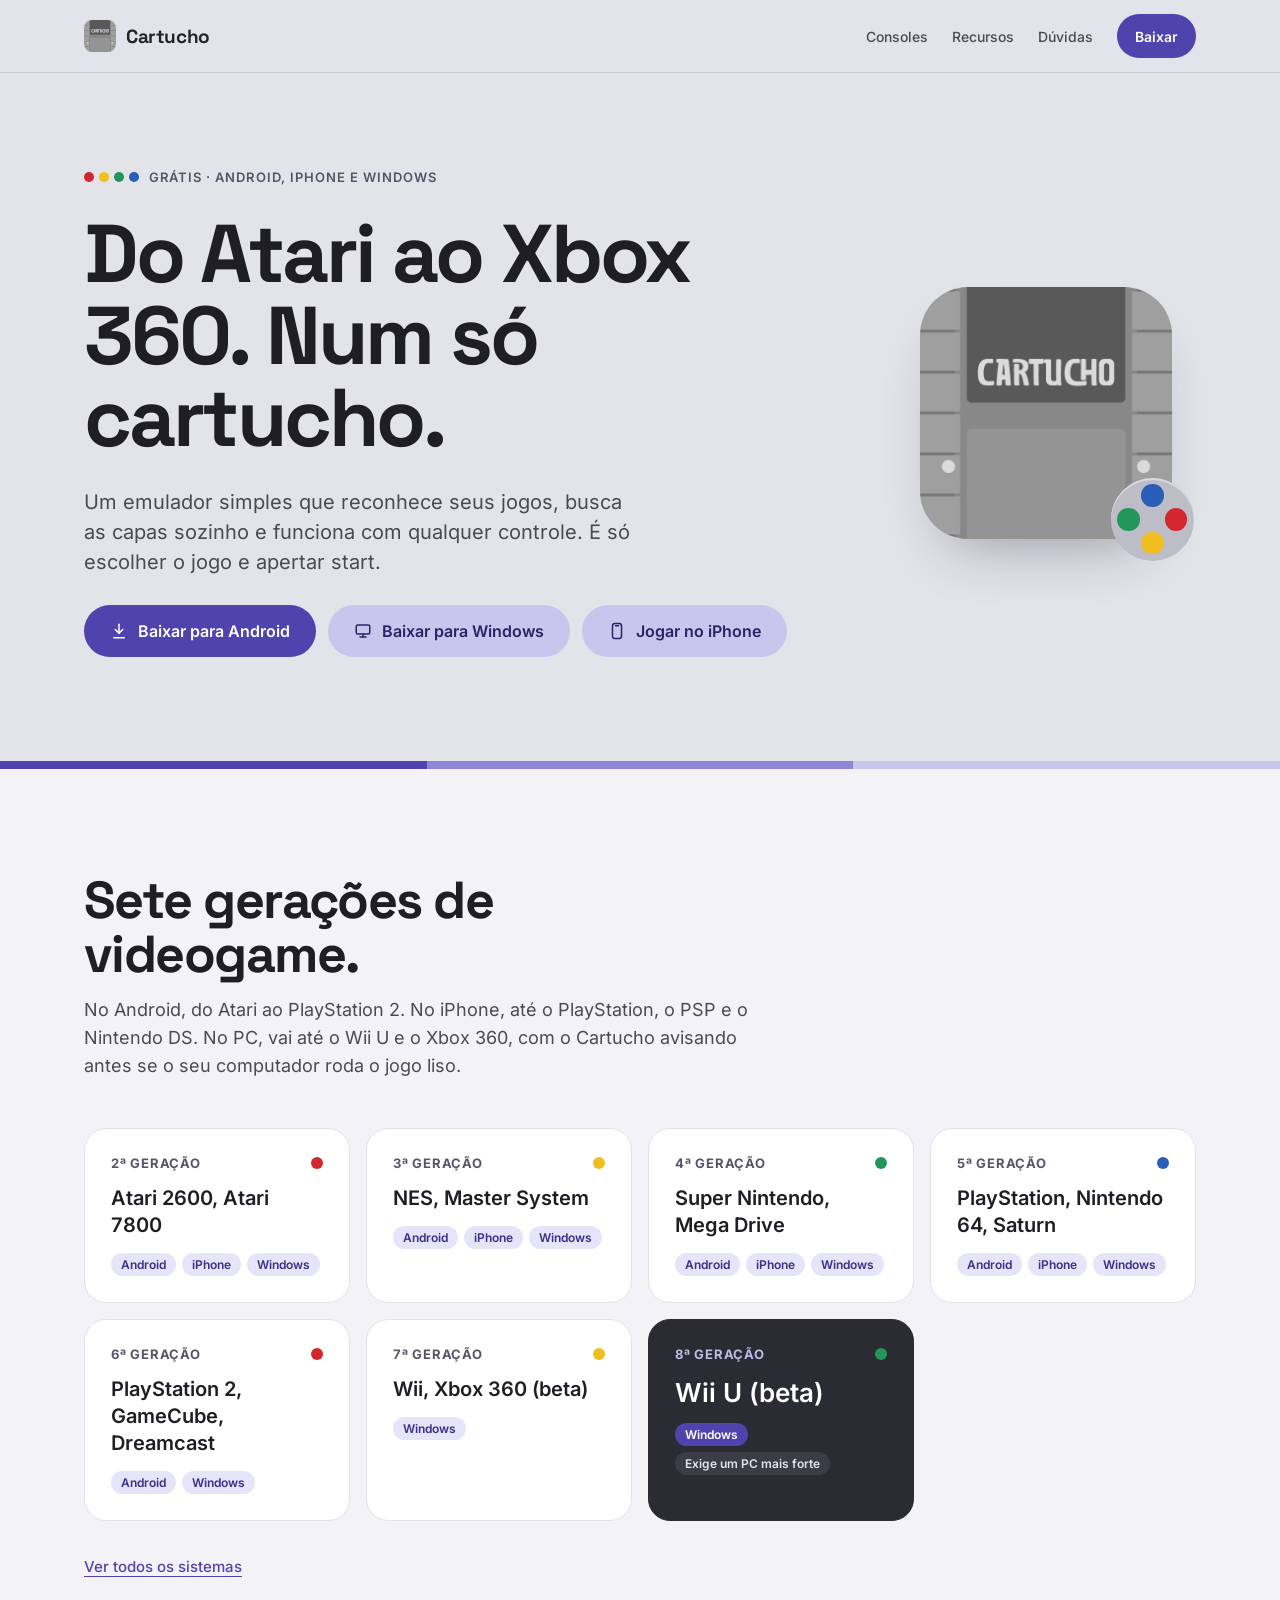
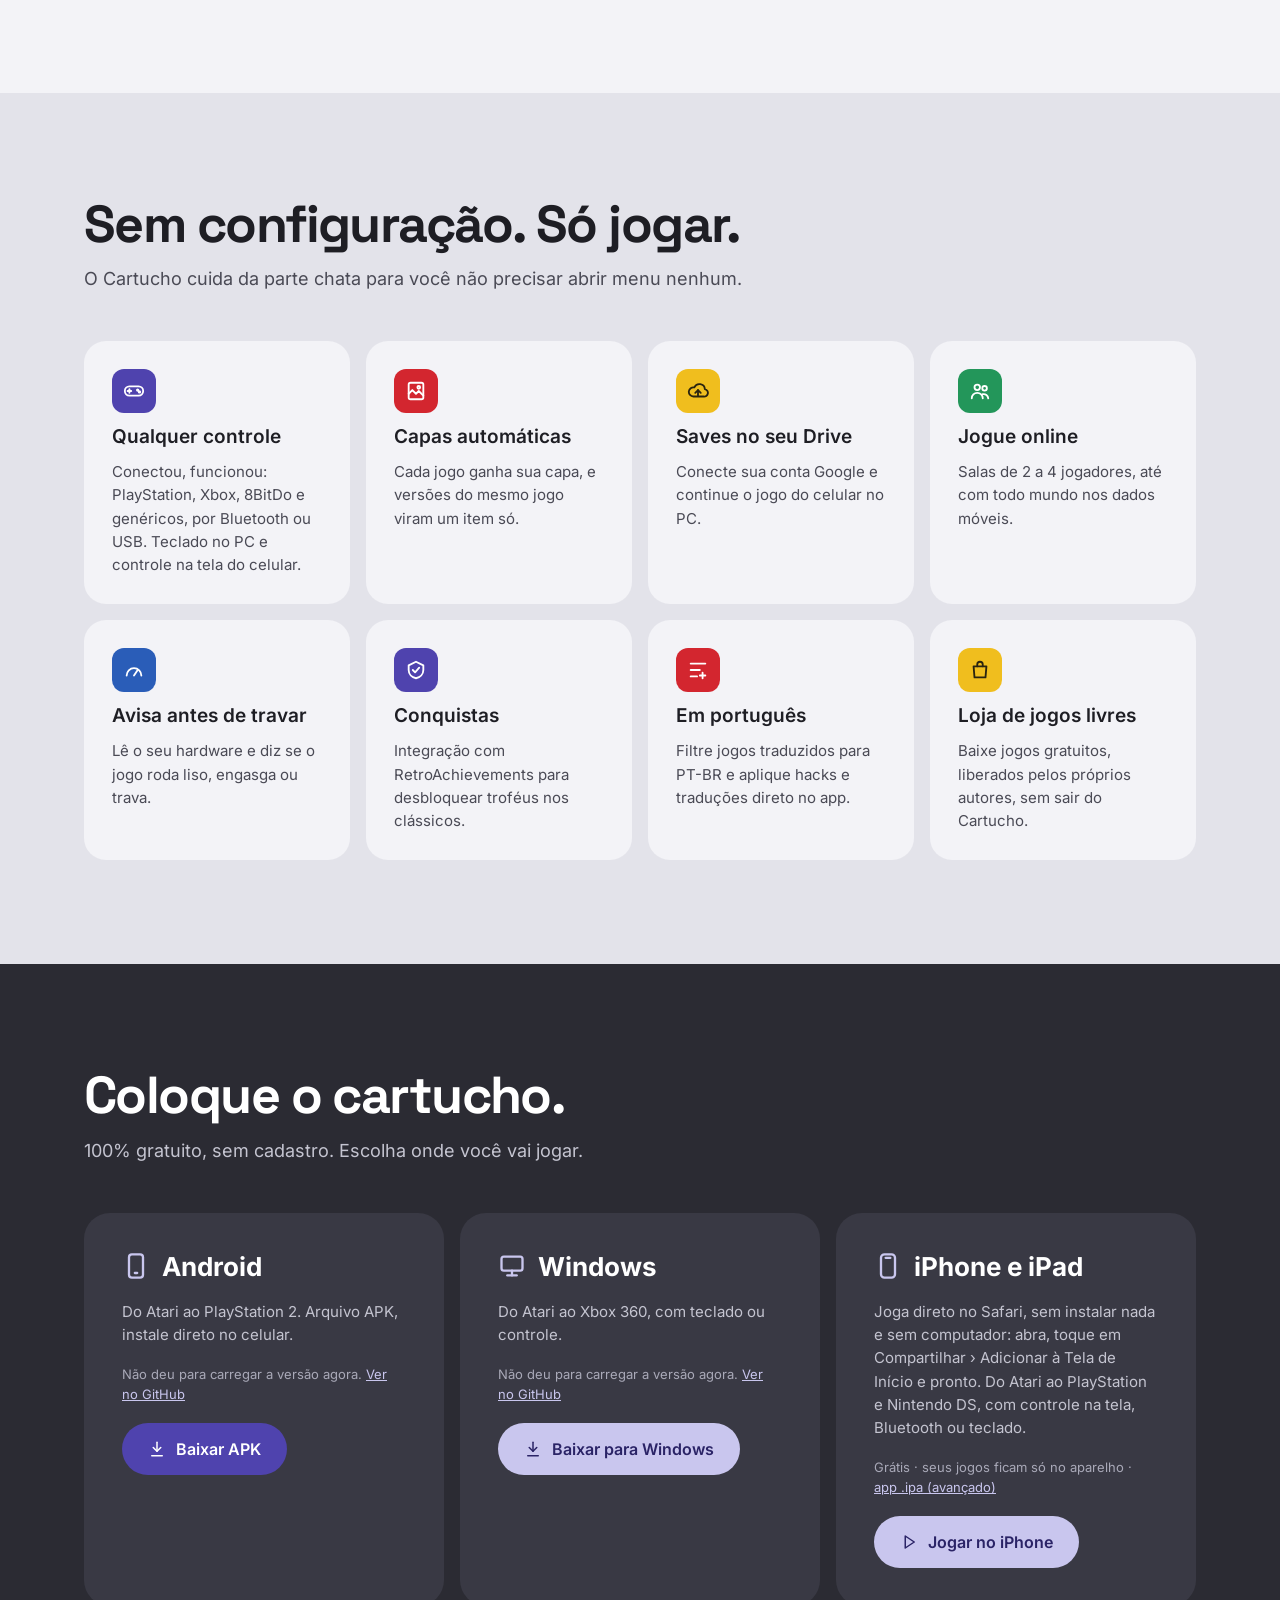
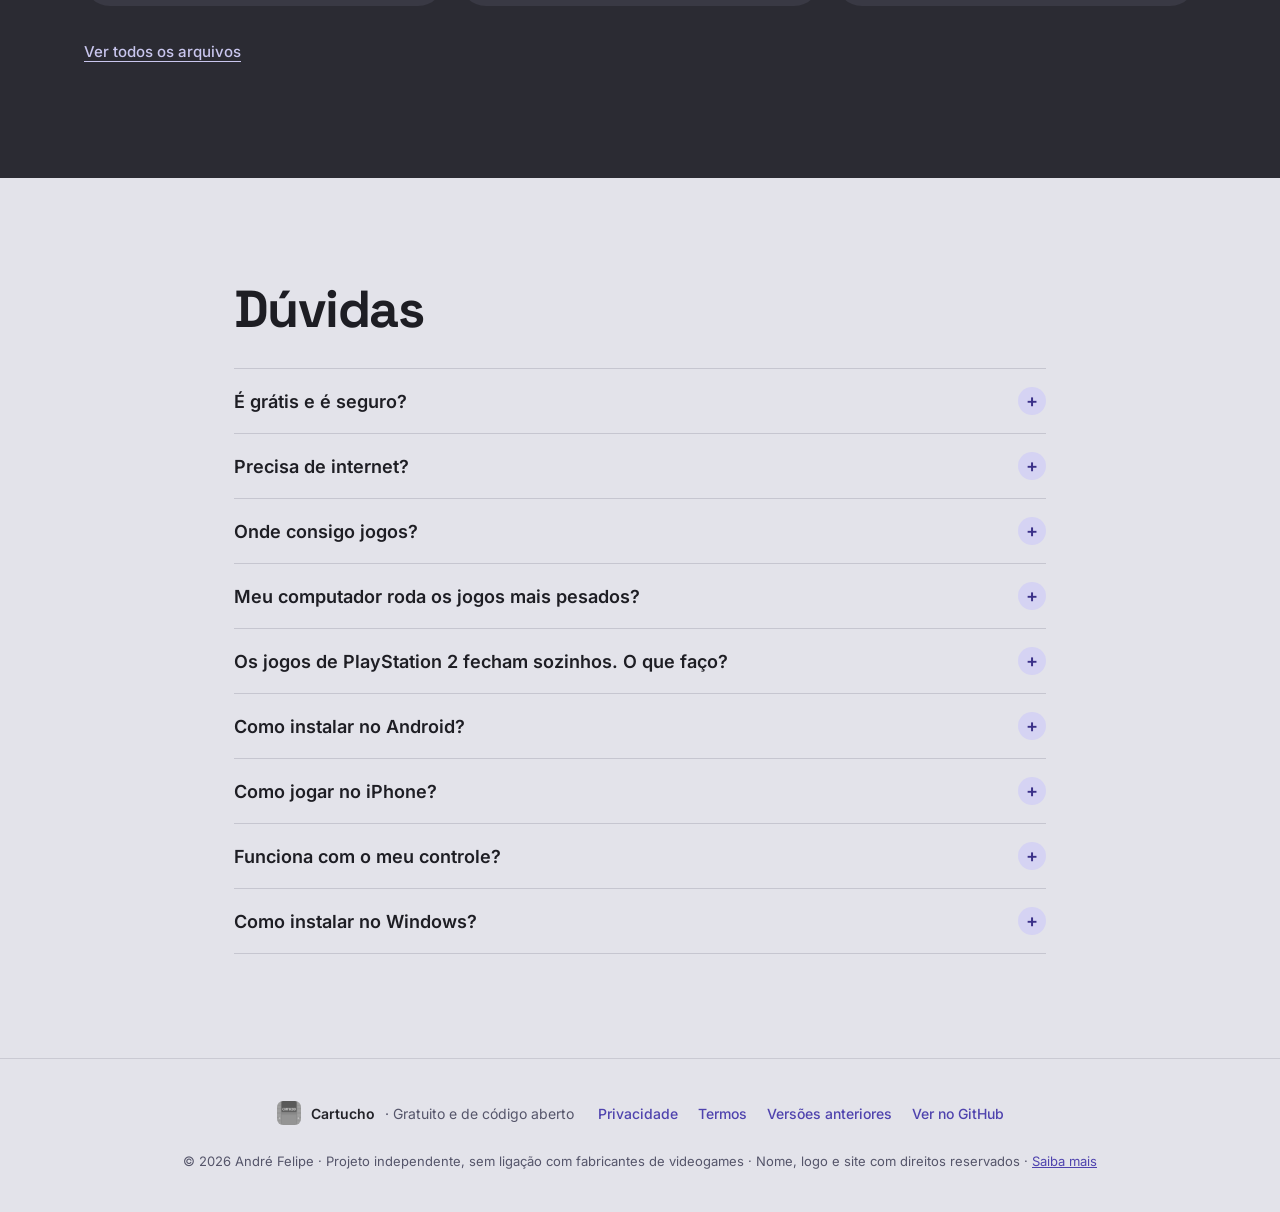
==== commit 36df59d9: "Cartucho no navegador do iPhone (/jogar): sem instalar, Adicionar à Tela de Início Co-Authored-By: C" ====
--- a/site/index.html
+++ b/site/index.html
@@ -50,9 +50,9 @@
           <svg aria-hidden="true" width="18" height="18" viewBox="0 0 24 24" fill="none" stroke="currentColor" stroke-width="2" stroke-linecap="round" stroke-linejoin="round"><rect x="3" y="4" width="18" height="12" rx="2"/><path d="M8 20h8"/><path d="M12 16v4"/></svg>
           Baixar para Windows
         </a>
-        <a class="btn btn-soft" data-asset="ios-ipa" href="https://github.com/andrefeeelipe/Cartucho/releases/latest">
+        <a class="btn btn-soft" href="jogar/">
           <svg aria-hidden="true" width="18" height="18" viewBox="0 0 24 24" fill="none" stroke="currentColor" stroke-width="2" stroke-linecap="round" stroke-linejoin="round"><rect x="6" y="2" width="12" height="20" rx="3"/><path d="M10 5h4"/></svg>
-          Baixar para iPhone
+          Jogar no iPhone
         </a>
       </div>
     </div>
@@ -219,11 +219,11 @@
             <svg aria-hidden="true" width="28" height="28" viewBox="0 0 24 24" fill="none" stroke="#C9C6EE" stroke-width="2" stroke-linecap="round" stroke-linejoin="round"><rect x="6" y="2" width="12" height="20" rx="3"/><path d="M10 5h4"/></svg>
             <h3>iPhone e iPad</h3>
           </div>
-          <p>Do Atari ao PlayStation, PSP e Nintendo DS, com controle na tela. Instale grátis pelo AltStore ou SideStore.</p>
-          <p class="meta" data-meta="ios" aria-live="polite">iOS 14 ou mais novo · <a href="#instalar-iphone">como instalar</a></p>
-          <a class="btn btn-soft" data-asset="ios-ipa" href="https://github.com/andrefeeelipe/Cartucho/releases/latest">
-            <svg aria-hidden="true" width="18" height="18" viewBox="0 0 24 24" fill="none" stroke="currentColor" stroke-width="2" stroke-linecap="round" stroke-linejoin="round"><path d="M12 3v12"/><path d="m7 10 5 5 5-5"/><path d="M5 21h14"/></svg>
-            Baixar para iPhone (.ipa)
+          <p>Joga direto no Safari, sem instalar nada e sem computador: abra, toque em Compartilhar › Adicionar à Tela de Início e pronto. Do Atari ao PlayStation e Nintendo DS, com controle na tela, Bluetooth ou teclado.</p>
+          <p class="meta">Grátis · seus jogos ficam só no aparelho · <a data-asset="ios-ipa" href="https://github.com/andrefeeelipe/Cartucho/releases/latest">app .ipa (avançado)</a></p>
+          <a class="btn btn-soft" href="jogar/">
+            <svg aria-hidden="true" width="18" height="18" viewBox="0 0 24 24" fill="none" stroke="currentColor" stroke-width="2" stroke-linecap="round" stroke-linejoin="round"><polygon points="7 4 19 12 7 20 7 4"/></svg>
+            Jogar no iPhone
           </a>
         </div>
       </div>
@@ -318,16 +318,10 @@
         </div>
       </details>
       <details id="instalar-iphone">
-        <summary>Como instalar no iPhone?</summary>
-        <div class="answer">
-          <p>A Apple só deixa instalar apps de fora da App Store por um instalador como o AltStore ou o SideStore. Os dois são gratuitos e usam o seu próprio ID Apple.</p>
-          <ol>
-            <li>Instale o AltStore (altstore.io) ou o SideStore (sidestore.io) seguindo o passo a passo do site deles. O AltStore precisa de um computador na primeira vez.</li>
-            <li>No iPhone, toque em Baixar para iPhone (.ipa), neste site.</li>
-            <li>Abra o AltStore ou SideStore, vá em My Apps, toque em + e escolha o arquivo do Cartucho.</li>
-            <li>Com ID Apple gratuito, o app precisa ser renovado a cada 7 dias: abra o AltStore ou SideStore e toque em Refresh. Seus jogos e saves continuam lá.</li>
-          </ol>
-          <p>Para colocar seus jogos: app Arquivos › No meu iPhone › Cartucho.</p>
+        <summary>Como jogar no iPhone?</summary>
+        <div class="answer">
+          <p><b>O jeito mais fácil, sem instalar nada:</b> no iPhone, abra <a class="inline" href="jogar/">cartucho-emulador.netlify.app/jogar</a> no Safari, toque em Compartilhar (o quadrado com a seta) e em <b>Adicionar à Tela de Início</b>. O Cartucho vira um ícone como qualquer app. Toque em Adicionar jogos e escolha os seus jogos no app Arquivos. Os jogos e os saves ficam só no seu aparelho.</p>
+          <p><b>O app completo (.ipa), para quem já usa sideload:</b> instale pelo Sideloadly (sideloadly.io), AltStore ou SideStore, que precisam de um computador na primeira vez. Depois, no iPhone: Ajustes › Geral › VPN e Gerenciamento de Dispositivos › Confiar, e (iOS 16 ou mais novo) Ajustes › Privacidade e Segurança › Modo de Desenvolvedor. Com ID Apple grátis, o app precisa ser renovado a cada 7 dias.</p>
         </div>
       </details>
       <details>
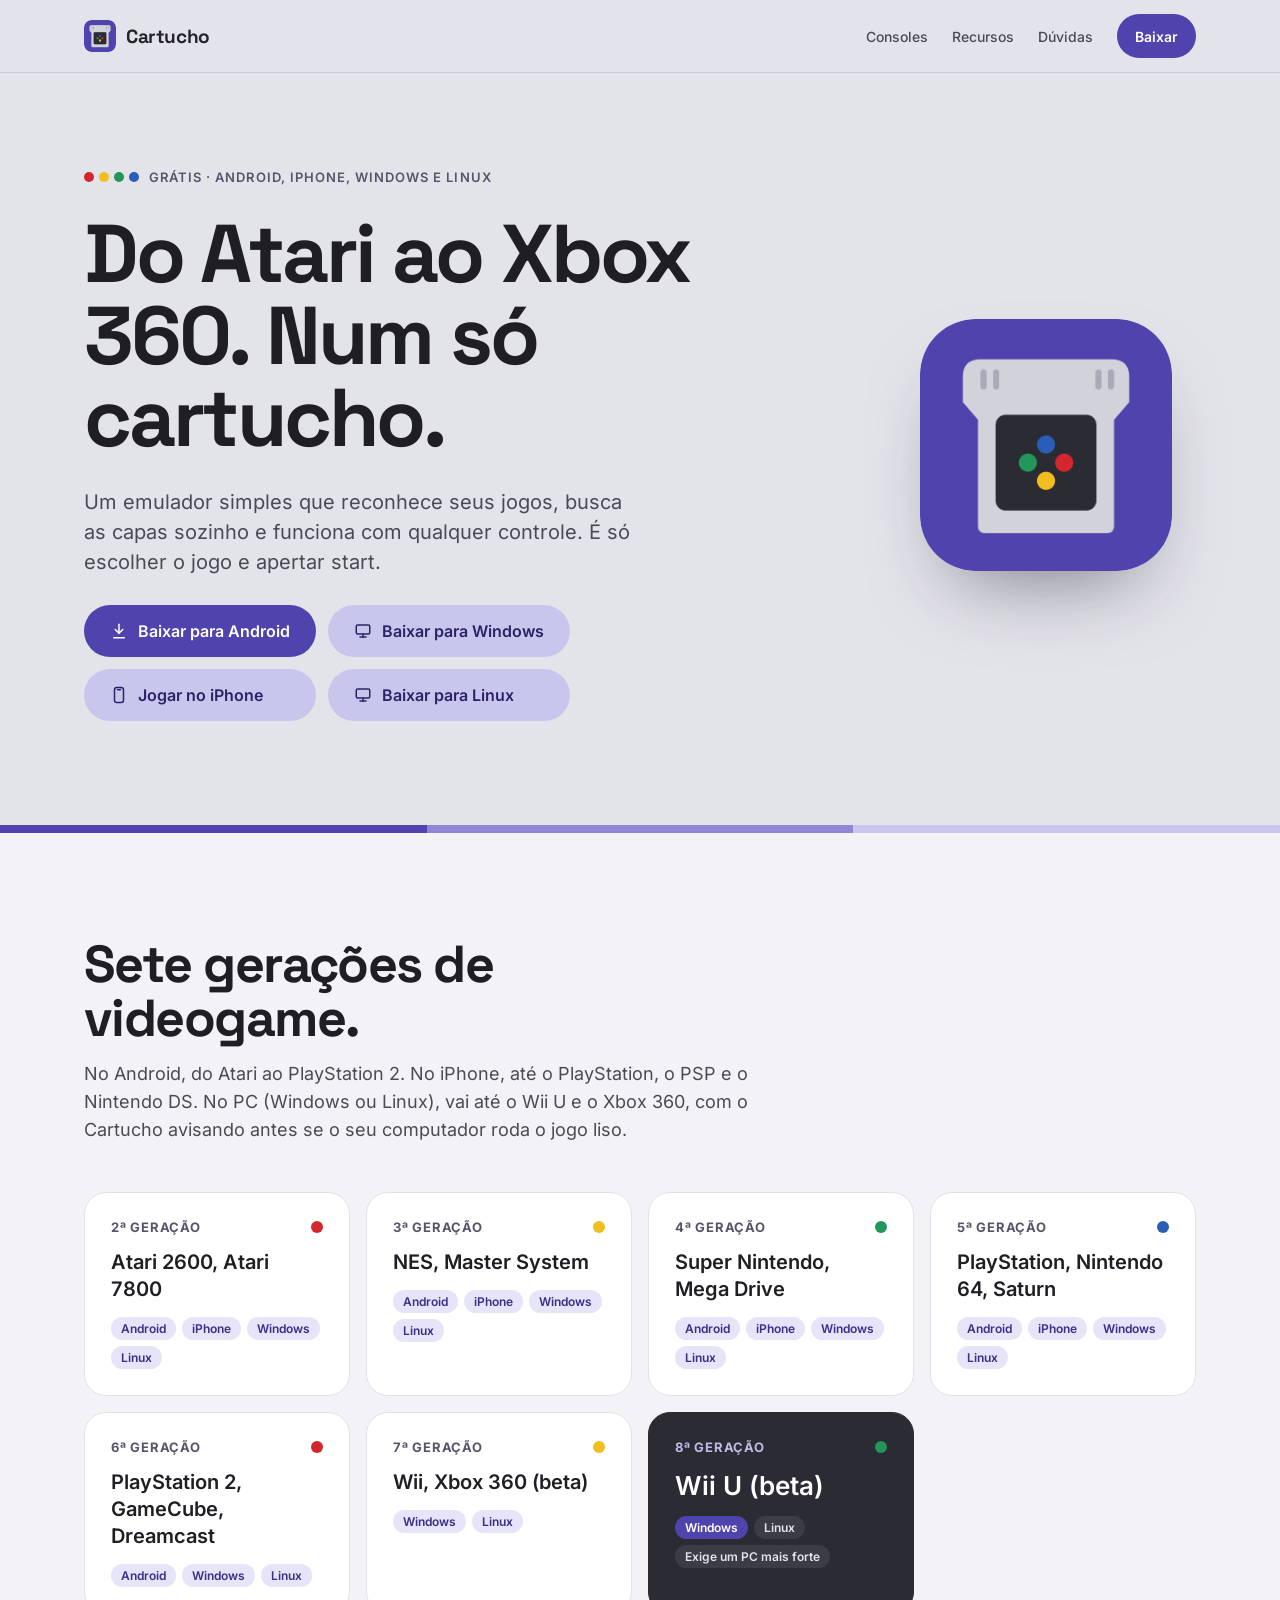
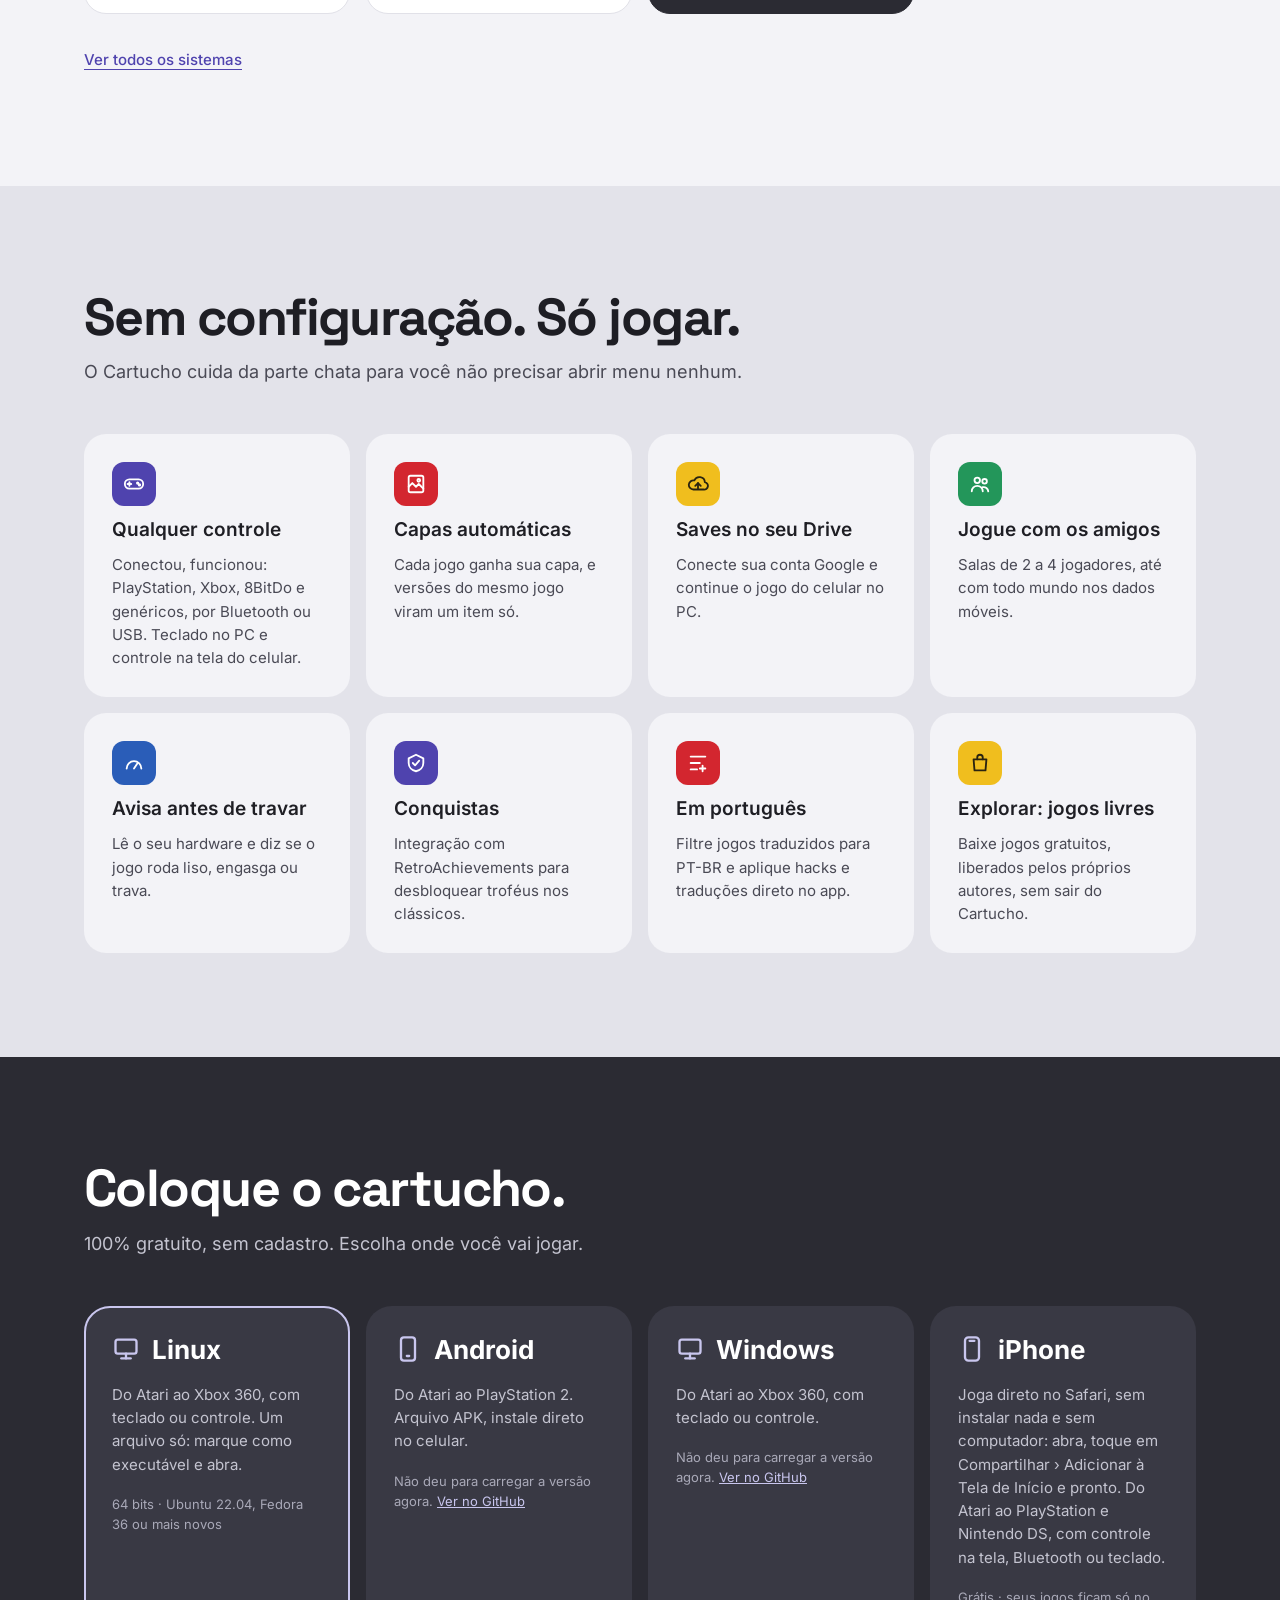
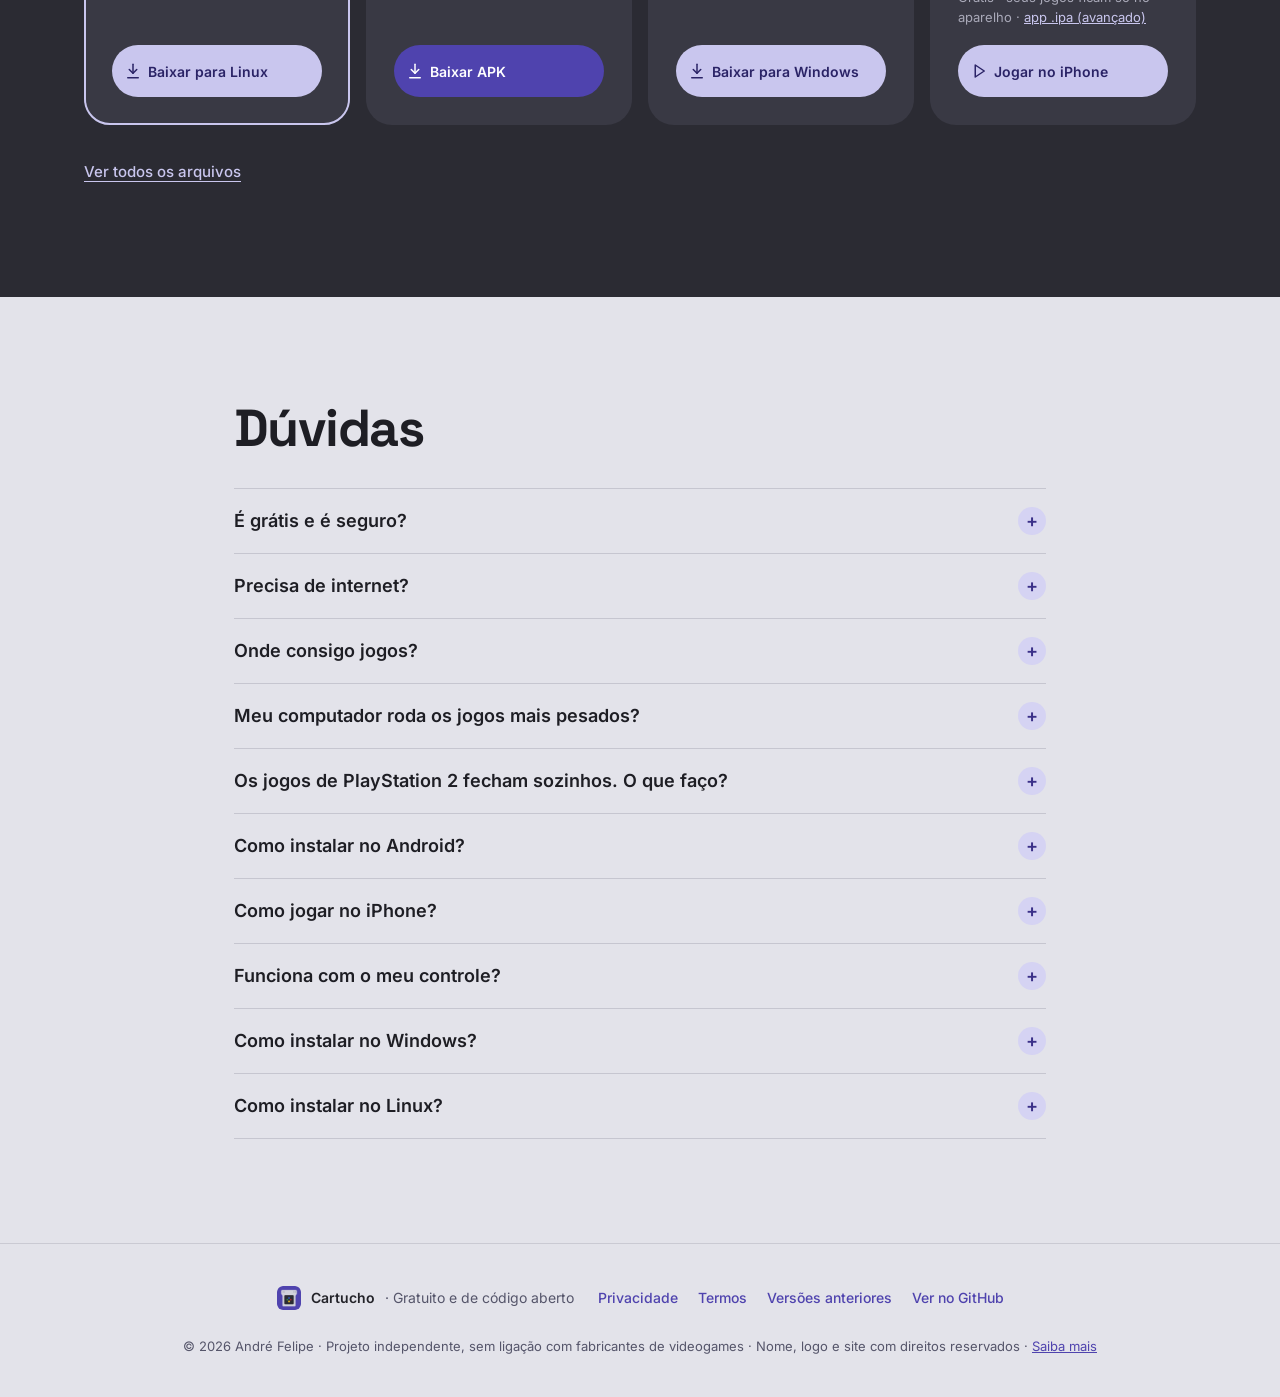
==== commit 36f60abf: "Logo novo, abertura animada, aviso e atualização pelo app, versão Linux e site com Linux - Ícones no" ====
--- a/site/index.html
+++ b/site/index.html
@@ -6,7 +6,7 @@
 <meta name="copyright" content="© 2026 André Felipe">
 <meta name="viewport" content="width=device-width, initial-scale=1">
 <title>Cartucho — Emulador gratuito, do Atari ao Xbox 360</title>
-<meta name="description" content="Cartucho é um emulador gratuito para Android, iPhone e Windows. Reconhece seus jogos, busca as capas sozinho e funciona com qualquer controle.">
+<meta name="description" content="Cartucho é um emulador gratuito para Android, iPhone, Windows e Linux. Reconhece seus jogos, busca as capas sozinho e funciona com qualquer controle.">
 <meta name="theme-color" content="#E3E3EA">
 <link rel="icon" type="image/png" href="favicon.png">
 <link rel="apple-touch-icon" href="favicon.png">
@@ -37,7 +37,7 @@
     <div class="hero-text">
       <div class="kicker">
         <span class="dots" aria-hidden="true"><i style="background:var(--red)"></i><i style="background:var(--yellow)"></i><i style="background:var(--green)"></i><i style="background:var(--blue)"></i></span>
-        <span>Grátis · Android, iPhone e Windows</span>
+        <span>Grátis · Android, iPhone, Windows e Linux</span>
       </div>
       <h1>Do Atari ao Xbox 360. Num só cartucho.</h1>
       <p class="lead">Um emulador simples que reconhece seus jogos, busca as capas sozinho e funciona com qualquer controle. É só escolher o jogo e apertar start.</p>
@@ -54,13 +54,14 @@
           <svg aria-hidden="true" width="18" height="18" viewBox="0 0 24 24" fill="none" stroke="currentColor" stroke-width="2" stroke-linecap="round" stroke-linejoin="round"><rect x="6" y="2" width="12" height="20" rx="3"/><path d="M10 5h4"/></svg>
           Jogar no iPhone
         </a>
+        <a class="btn btn-soft" data-asset="linux-appimage" href="https://github.com/andrefeeelipe/Cartucho/releases/latest">
+          <svg aria-hidden="true" width="18" height="18" viewBox="0 0 24 24" fill="none" stroke="currentColor" stroke-width="2" stroke-linecap="round" stroke-linejoin="round"><rect x="3" y="4" width="18" height="12" rx="2"/><path d="M8 20h8"/><path d="M12 16v4"/></svg>
+          Baixar para Linux
+        </a>
       </div>
     </div>
     <div class="hero-visual">
-      <div class="cart">
-        <img src="favicon.png" alt="Ícone do Cartucho: um cartucho de videogame cinza com o nome Cartucho" width="245" height="245">
-        <div class="pad" aria-hidden="true"><i class="b1"></i><i class="b2"></i><i class="b3"></i><i class="b4"></i></div>
-      </div>
+      <img class="hero-icon" src="icone.png" alt="Ícone do Cartucho: um cartucho cinza com ombros, rótulo grafite e quatro pontos coloridos" width="280" height="280">
     </div>
   </section>
 
@@ -71,44 +72,44 @@
     <div class="wrap section">
       <div class="section-head">
         <h2>Sete gerações de videogame.</h2>
-        <p>No Android, do Atari ao PlayStation 2. No iPhone, até o PlayStation, o PSP e o Nintendo DS. No PC, vai até o Wii U e o Xbox 360, com o Cartucho avisando antes se o seu computador roda o jogo liso.</p>
+        <p>No Android, do Atari ao PlayStation 2. No iPhone, até o PlayStation, o PSP e o Nintendo DS. No PC (Windows ou Linux), vai até o Wii U e o Xbox 360, com o Cartucho avisando antes se o seu computador roda o jogo liso.</p>
       </div>
 
       <div class="grid">
         <article class="gen">
           <div class="gen-top"><span>2ª geração</span><i aria-hidden="true" style="background:var(--red)"></i></div>
           <p>Atari 2600, Atari 7800</p>
-          <div class="tags"><span>Android</span><span>iPhone</span><span>Windows</span></div>
+          <div class="tags"><span>Android</span><span>iPhone</span><span>Windows</span><span>Linux</span></div>
         </article>
         <article class="gen">
           <div class="gen-top"><span>3ª geração</span><i aria-hidden="true" style="background:var(--yellow)"></i></div>
           <p>NES, Master System</p>
-          <div class="tags"><span>Android</span><span>iPhone</span><span>Windows</span></div>
+          <div class="tags"><span>Android</span><span>iPhone</span><span>Windows</span><span>Linux</span></div>
         </article>
         <article class="gen">
           <div class="gen-top"><span>4ª geração</span><i aria-hidden="true" style="background:var(--green)"></i></div>
           <p>Super Nintendo, Mega Drive</p>
-          <div class="tags"><span>Android</span><span>iPhone</span><span>Windows</span></div>
+          <div class="tags"><span>Android</span><span>iPhone</span><span>Windows</span><span>Linux</span></div>
         </article>
         <article class="gen">
           <div class="gen-top"><span>5ª geração</span><i aria-hidden="true" style="background:var(--blue)"></i></div>
           <p>PlayStation, Nintendo 64, Saturn</p>
-          <div class="tags"><span>Android</span><span>iPhone</span><span>Windows</span></div>
+          <div class="tags"><span>Android</span><span>iPhone</span><span>Windows</span><span>Linux</span></div>
         </article>
         <article class="gen">
           <div class="gen-top"><span>6ª geração</span><i aria-hidden="true" style="background:var(--red)"></i></div>
           <p>PlayStation 2, GameCube, Dreamcast</p>
-          <div class="tags"><span>Android</span><span>Windows</span></div>
+          <div class="tags"><span>Android</span><span>Windows</span><span>Linux</span></div>
         </article>
         <article class="gen">
           <div class="gen-top"><span>7ª geração</span><i aria-hidden="true" style="background:var(--yellow)"></i></div>
           <p>Wii, Xbox 360 (beta)</p>
-          <div class="tags"><span>Windows</span></div>
+          <div class="tags"><span>Windows</span><span>Linux</span></div>
         </article>
         <article class="gen gen-dark">
           <div class="gen-top"><span>8ª geração</span><i aria-hidden="true" style="background:var(--green)"></i></div>
           <p>Wii U (beta)</p>
-          <div class="tags"><span>Windows</span><span>Exige um PC mais forte</span></div>
+          <div class="tags"><span>Windows</span><span>Linux</span><span>Exige um PC mais forte</span></div>
         </article>
       </div>
 
@@ -155,7 +156,7 @@
       </div>
       <div class="feature">
         <span class="ico" style="background:var(--green)"><svg aria-hidden="true" width="22" height="22" viewBox="0 0 24 24" fill="none" stroke="currentColor" stroke-width="2" stroke-linecap="round" stroke-linejoin="round"><circle cx="9" cy="8" r="3"/><circle cx="17" cy="9" r="2.5"/><path d="M3 20a6 6 0 0 1 12 0"/><path d="M15 15.5a5 5 0 0 1 6 4.5"/></svg></span>
-        <h3>Jogue online</h3>
+        <h3>Jogue com os amigos</h3>
         <p>Salas de 2 a 4 jogadores, até com todo mundo nos dados móveis.</p>
       </div>
       <div class="feature">
@@ -175,7 +176,7 @@
       </div>
       <div class="feature">
         <span class="ico on-yellow" style="background:var(--yellow)"><svg aria-hidden="true" width="22" height="22" viewBox="0 0 24 24" fill="none" stroke="currentColor" stroke-width="2" stroke-linecap="round" stroke-linejoin="round"><path d="M5 8h14l-1 12H6Z"/><path d="M9 8V6a3 3 0 0 1 6 0v2"/></svg></span>
-        <h3>Loja de jogos livres</h3>
+        <h3>Explorar: jogos livres</h3>
         <p>Baixe jogos gratuitos, liberados pelos próprios autores, sem sair do Cartucho.</p>
       </div>
     </div>
@@ -217,13 +218,25 @@
         <div class="dl-card dl-ios">
           <div class="dl-title">
             <svg aria-hidden="true" width="28" height="28" viewBox="0 0 24 24" fill="none" stroke="#C9C6EE" stroke-width="2" stroke-linecap="round" stroke-linejoin="round"><rect x="6" y="2" width="12" height="20" rx="3"/><path d="M10 5h4"/></svg>
-            <h3>iPhone e iPad</h3>
+            <h3>iPhone</h3>
           </div>
           <p>Joga direto no Safari, sem instalar nada e sem computador: abra, toque em Compartilhar › Adicionar à Tela de Início e pronto. Do Atari ao PlayStation e Nintendo DS, com controle na tela, Bluetooth ou teclado.</p>
           <p class="meta">Grátis · seus jogos ficam só no aparelho · <a data-asset="ios-ipa" href="https://github.com/andrefeeelipe/Cartucho/releases/latest">app .ipa (avançado)</a></p>
           <a class="btn btn-soft" href="jogar/">
             <svg aria-hidden="true" width="18" height="18" viewBox="0 0 24 24" fill="none" stroke="currentColor" stroke-width="2" stroke-linecap="round" stroke-linejoin="round"><polygon points="7 4 19 12 7 20 7 4"/></svg>
             Jogar no iPhone
+          </a>
+        </div>
+        <div class="dl-card dl-linux">
+          <div class="dl-title">
+            <svg aria-hidden="true" width="28" height="28" viewBox="0 0 24 24" fill="none" stroke="#C9C6EE" stroke-width="2" stroke-linecap="round" stroke-linejoin="round"><rect x="3" y="4" width="18" height="12" rx="2"/><path d="M8 20h8"/><path d="M12 16v4"/></svg>
+            <h3>Linux</h3>
+          </div>
+          <p>Do Atari ao Xbox 360, com teclado ou controle. Um arquivo só: marque como executável e abra.</p>
+          <p class="meta" data-meta="linux" aria-live="polite">64 bits · Ubuntu 22.04, Fedora 36 ou mais novos</p>
+          <a class="btn btn-soft" data-asset="linux-appimage" href="https://github.com/andrefeeelipe/Cartucho/releases/latest">
+            <svg aria-hidden="true" width="18" height="18" viewBox="0 0 24 24" fill="none" stroke="currentColor" stroke-width="2" stroke-linecap="round" stroke-linejoin="round"><path d="M12 3v12"/><path d="m7 10 5 5 5-5"/><path d="M5 21h14"/></svg>
+            Baixar para Linux
           </a>
         </div>
       </div>
@@ -268,11 +281,22 @@
               <span class="f-size" data-size="ios-ipa">—</span>
               <a class="f-get" data-asset="ios-ipa" href="https://github.com/andrefeeelipe/Cartucho/releases/latest" aria-label="Baixar para iPhone">Baixar</a>
             </li>
+<li data-row="linux-appimage">
+              <div class="f-name"><strong>Linux (AppImage)</strong><span>Recomendado. Um arquivo só, que se atualiza sozinho.</span></div>
+              <span class="f-size" data-size="linux-appimage">—</span>
+              <a class="f-get" data-asset="linux-appimage" href="https://github.com/andrefeeelipe/Cartucho/releases/latest" aria-label="Baixar Linux AppImage">Baixar</a>
+            </li>
+<li data-row="linux-tar">
+              <div class="f-name"><strong>Linux em pasta (.tar.gz)</strong><span>Extraia e abra o AppRun dentro da pasta.</span></div>
+              <span class="f-size" data-size="linux-tar">—</span>
+              <a class="f-get" data-asset="linux-tar" href="https://github.com/andrefeeelipe/Cartucho/releases/latest" aria-label="Baixar Linux .tar.gz">Baixar</a>
+            </li>
           </ul>
           <p class="integrity">Conferir integridade (SHA-256):
             <a class="inline" data-asset="sha-android" href="https://github.com/andrefeeelipe/Cartucho/releases/download/v1.0.80/SHA256SUMS.txt">Android</a> ·
             <a class="inline" data-asset="sha-windows" href="https://github.com/andrefeeelipe/Cartucho/releases/download/v1.0.80/SHA256SUMS-windows.txt">Windows</a> ·
-            <a class="inline" data-asset="sha-ios" href="https://github.com/andrefeeelipe/Cartucho/releases/latest">iPhone</a>
+            <a class="inline" data-asset="sha-ios" href="https://github.com/andrefeeelipe/Cartucho/releases/latest">iPhone</a> ·
+            <a class="inline" data-asset="sha-linux" href="https://github.com/andrefeeelipe/Cartucho/releases/latest">Linux</a>
           </p>
         </div>
       </details>
@@ -292,11 +316,11 @@
       </details>
       <details>
         <summary>Precisa de internet?</summary>
-        <div class="answer"><p>Só para a Loja, as capas, o backup no Drive, os troféus e as partidas online. Para jogar, não.</p></div>
+        <div class="answer"><p>Só para o Explorar, as capas, o backup no Drive, os troféus e as partidas online. Para jogar, não.</p></div>
       </details>
       <details>
         <summary>Onde consigo jogos?</summary>
-        <div class="answer"><p>Na Loja dentro do app há mais de 9 mil jogos gratuitos, liberados pelos próprios autores. O Cartucho não vem com jogos comerciais: para outros jogos, use apenas arquivos que são seus.</p></div>
+        <div class="answer"><p>No Explorar, dentro do app, há mais de 9 mil jogos gratuitos, liberados pelos próprios autores. O Cartucho não vem com jogos comerciais: para outros jogos, use apenas arquivos que são seus.</p></div>
       </details>
       <details>
         <summary>Meu computador roda os jogos mais pesados?</summary>
@@ -338,6 +362,16 @@
             <li>Clique em Baixar para Windows.</li>
             <li>Abra o arquivo. Se aparecer “O Windows protegeu o computador”, clique em Mais informações e em Executar assim mesmo.</li>
             <li>Abra o Cartucho pelo menu Iniciar.</li>
+          </ol>
+        </div>
+      </details>
+      <details>
+        <summary>Como instalar no Linux?</summary>
+        <div class="answer">
+          <ol>
+            <li>Clique em Baixar para Linux (arquivo .AppImage).</li>
+            <li>Nas propriedades do arquivo, marque “Permitir executar como programa” (ou, no terminal: <code>chmod +x Cartucho-*.AppImage</code>).</li>
+            <li>Dê dois cliques. O Cartucho avisa quando sai versão nova e se atualiza sozinho.</li>
           </ol>
         </div>
       </details>
--- a/site/site.css
+++ b/site/site.css
@@ -109,20 +109,10 @@
   font-size: clamp(40px, 6.4vw, 84px); line-height: 1.0; letter-spacing: -0.035em; color: var(--ink);
 }
 .lead { margin: 0; max-width: 560px; font-size: 20px; line-height: 1.5; color: var(--muted); }
-.actions { display: flex; flex-wrap: wrap; gap: 12px; }
+.actions { display: grid; grid-template-columns: repeat(2, minmax(0, max-content)); gap: 12px; }
+@media (max-width: 520px) { .actions { grid-template-columns: 1fr; } .actions .btn { justify-content: center; } }
 .hero-visual { flex: 1 1 300px; display: flex; justify-content: center; }
-.cart {
-  position: relative; width: min(360px, calc(100% - 48px)); aspect-ratio: 1 / 1; border-radius: 48px;
-  background: #D2D2DB; display: flex; align-items: center; justify-content: center;
-  box-shadow: inset 0 2px 0 #EDEDF2, inset 0 -6px 0 #B9B9C4, 0 30px 60px -30px rgba(40, 40, 60, 0.45);
-}
-.cart img { position: absolute; inset: 0; width: 100%; height: 100%; object-fit: cover; border-radius: inherit; }
-.pad { position: absolute; right: -22px; bottom: -22px; width: 33%; aspect-ratio: 1 / 1; border-radius: 50%; background: #BDBDC8; box-shadow: inset 0 2px 0 #D9D9E1; }
-.pad i { position: absolute; width: 27%; height: 27%; border-radius: 50%; }
-.pad .b1 { left: 36.5%; top: 8%; background: var(--blue); }
-.pad .b2 { left: 65%; top: 36.5%; background: var(--red); }
-.pad .b3 { left: 36.5%; top: 65%; background: var(--yellow); }
-.pad .b4 { left: 8%; top: 36.5%; background: var(--green); }
+.hero-icon { display: block; width: min(280px, calc(100% - 48px)); height: auto; border-radius: 22%; box-shadow: 0 40px 80px -36px rgba(30, 30, 40, 0.55); }
 
 .stripe { display: flex; height: 8px; }
 .stripe i { flex: 1; }
@@ -179,17 +169,19 @@
 .dark { background: var(--dark); color: #FFFFFF; }
 .dark h2 { color: #FFFFFF; }
 .dark .section-head p { color: var(--dark-text); }
-.dl-grid { display: grid; grid-template-columns: repeat(auto-fit, minmax(min(300px, 100%), 1fr)); gap: 16px; }
-.dl-card { background: var(--dark-2); border-radius: 26px; padding: 36px; display: flex; flex-direction: column; gap: 18px; border: 2px solid transparent; }
+.dl-grid { display: grid; grid-template-columns: repeat(auto-fit, minmax(min(240px, 100%), 1fr)); gap: 16px; }
+.dl-card { background: var(--dark-2); border-radius: 26px; padding: 26px; display: flex; flex-direction: column; gap: 18px; border: 2px solid transparent; }
 .dl-card.is-yours { border-color: var(--lav); }
 .dl-grid.windows-first .dl-win { order: -1; }
 .dl-grid.ios-first .dl-ios { order: -1; }
+.dl-grid.linux-first .dl-linux { order: -1; }
 .dl-card .dl-title { display: flex; align-items: center; gap: 12px; }
 .dl-card h3 { margin: 0; font-size: 26px; font-weight: 700; }
 .dl-card p { margin: 0; font-size: 15px; line-height: 1.55; color: var(--dark-text); }
 .dl-card .meta { font-size: 13px; color: var(--dark-meta); }
 .dl-card .meta a, .files a.inline { color: var(--lav); }
-.dl-card .btn { align-self: flex-start; }
+.dl-card .btn { align-self: stretch; white-space: nowrap; padding-inline: 12px; gap: 6px; font-size: 14px; margin-top: auto; }
+.btn { white-space: nowrap; }
 @media (max-width: 420px) { .dl-card { padding: 26px; } }
 
 .dark .more > summary { color: var(--lav); }
